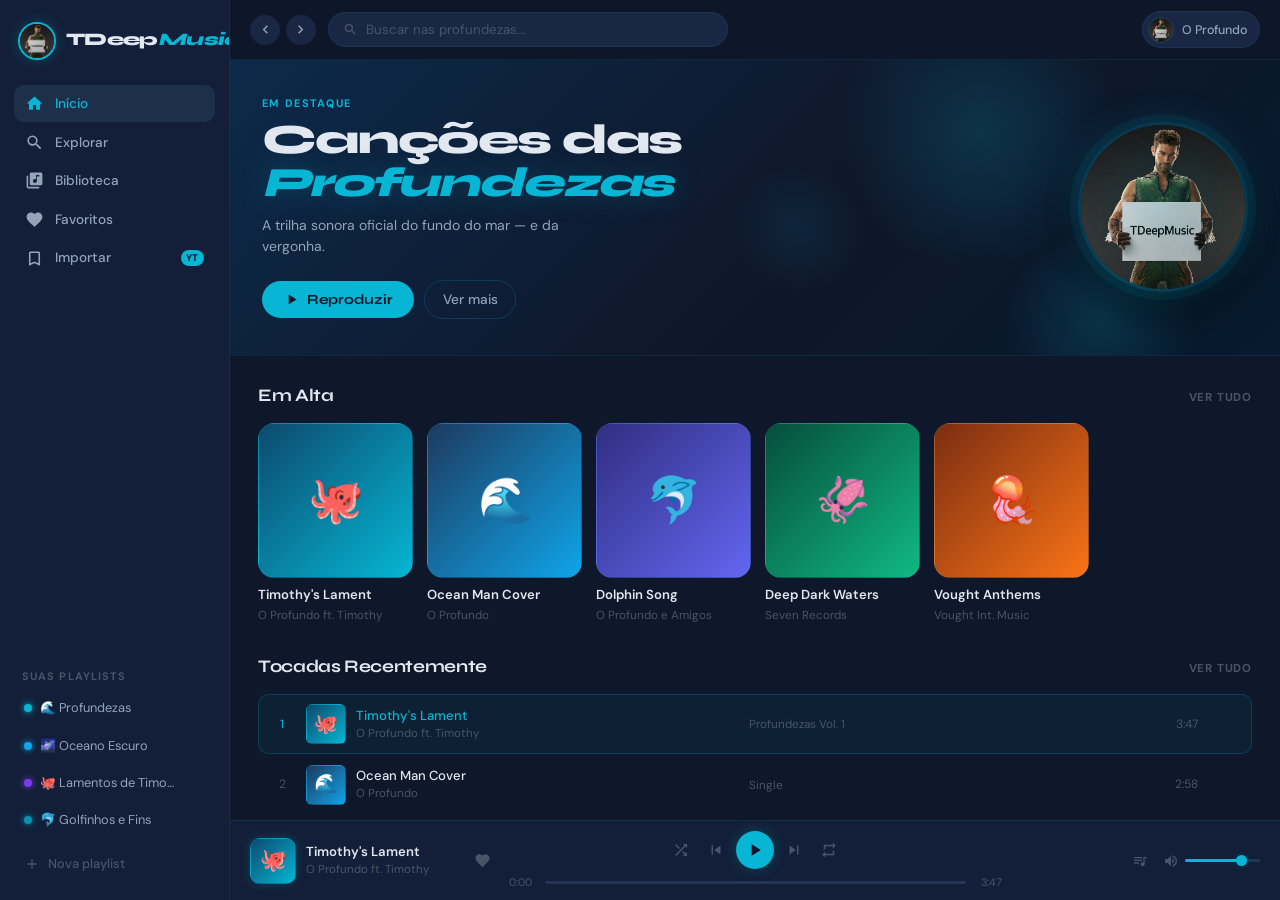
==== Claude Site/index.html @ 977b4f6d "Add files via upload" ====
<!DOCTYPE html>
<html lang="pt-br">
<head>
    <meta charset="UTF-8">
    <meta name="viewport" content="width=device-width, initial-scale=1.0">
    <title>TDeepMusic</title>
    <link rel="icon" type="image/png" href="profundo2.png">
    <link rel="preconnect" href="https://fonts.googleapis.com">
    <link rel="preconnect" href="https://fonts.gstatic.com" crossorigin>
    <link href="https://fonts.googleapis.com/css2?family=Syne:wght@400;600;700;800&family=DM+Sans:ital,opsz,wght@0,9..40,300;0,9..40,400;0,9..40,500;1,9..40,300&display=swap" rel="stylesheet">
    <link rel="stylesheet" href="style.css">
</head>
<body>

<!-- ══════════════════════════════════════════
     SIDEBAR
══════════════════════════════════════════ -->
<aside class="sidebar" id="sidebar">

    <div class="logo">
        <div class="logo-ring">
            <img src="profundo2.png" alt="Logo" class="logo-img">
        </div>
        <span class="logo-text">TDeep<em>Music</em></span>
    </div>

    <nav class="nav">
        <ul>
            <li class="nav-item active" data-page="home">
                <svg viewBox="0 0 24 24" fill="currentColor"><path d="M10 20v-6h4v6h5v-8h3L12 3 2 12h3v8z"/></svg>
                <span>Início</span>
            </li>
            <li class="nav-item" data-page="explore">
                <svg viewBox="0 0 24 24" fill="currentColor"><path d="M15.5 14h-.79l-.28-.27A6.471 6.471 0 0 0 16 9.5 6.5 6.5 0 1 0 9.5 16c1.61 0 3.09-.59 4.23-1.57l.27.28v.79l5 4.99L20.49 19l-4.99-5zm-6 0C7.01 14 5 11.99 5 9.5S7.01 5 9.5 5 14 7.01 14 9.5 11.99 14 9.5 14z"/></svg>
                <span>Explorar</span>
            </li>
            <li class="nav-item" data-page="library">
                <svg viewBox="0 0 24 24" fill="currentColor"><path d="M20 2H8c-1.1 0-2 .9-2 2v12c0 1.1.9 2 2 2h12c1.1 0 2-.9 2-2V4c0-1.1-.9-2-2-2zm-2 5h-3v5.5a2.5 2.5 0 0 1-5 0 2.5 2.5 0 0 1 2.5-2.5c.57 0 1.08.19 1.5.5V5h4v2zM4 6H2v14c0 1.1.9 2 2 2h14v-2H4V6z"/></svg>
                <span>Biblioteca</span>
            </li>
            <li class="nav-item" data-page="favorites">
                <svg viewBox="0 0 24 24" fill="currentColor"><path d="M12 21.35l-1.45-1.32C5.4 15.36 2 12.28 2 8.5 2 5.42 4.42 3 7.5 3c1.74 0 3.41.81 4.5 2.09C13.09 3.81 14.76 3 16.5 3 19.58 3 22 5.42 22 8.5c0 3.78-3.4 6.86-8.55 11.54L12 21.35z"/></svg>
                <span>Favoritos</span>
            </li>
            <li class="nav-item" data-page="import">
                <svg viewBox="0 0 24 24" fill="currentColor"><path d="M17 3H7c-1.1 0-1.99.9-1.99 2L5 21l7-3 7 3V5c0-1.1-.9-2-2-2zm0 15l-5-2.18L7 18V5h10v13z"/></svg>
                <span>Importar</span>
                <span class="nav-badge">YT</span>
            </li>
        </ul>
    </nav>

    <div class="sidebar-playlists">
        <div class="section-label-row">
            <p class="section-label">Suas Playlists</p>
        </div>
        <ul class="playlist-list" id="playlist-list">
            <li class="playlist-item" data-id="0">
                <div class="playlist-dot" style="--c:#06b6d4"></div>
                <span class="pl-name">Profundezas</span>
                <button class="pl-opts" data-id="0">···</button>
            </li>
            <li class="playlist-item" data-id="1">
                <div class="playlist-dot" style="--c:#0ea5e9"></div>
                <span class="pl-name">Oceano Escuro</span>
                <button class="pl-opts" data-id="1">···</button>
            </li>
            <li class="playlist-item" data-id="2">
                <div class="playlist-dot" style="--c:#7c3aed"></div>
                <span class="pl-name">Lamentos de Timothy</span>
                <button class="pl-opts" data-id="2">···</button>
            </li>
            <li class="playlist-item" data-id="3">
                <div class="playlist-dot" style="--c:#0891b2"></div>
                <span class="pl-name">Golfinhos e Fins</span>
                <button class="pl-opts" data-id="3">···</button>
            </li>
        </ul>
        <button class="add-playlist-btn" id="add-playlist-btn">
            <svg viewBox="0 0 24 24" fill="currentColor"><path d="M19 13h-6v6h-2v-6H5v-2h6V5h2v6h6v2z"/></svg>
            Nova playlist
        </button>
    </div>

</aside>

<!-- ══════════════════════════════════════════
     MAIN WRAPPER
══════════════════════════════════════════ -->
<div class="app-body">

    <!-- TOP BAR -->
    <header class="topbar">
        <div class="topbar-left">
            <button class="nav-btn" id="btn-back">
                <svg viewBox="0 0 24 24" fill="currentColor"><path d="M15.41 7.41L14 6l-6 6 6 6 1.41-1.41L10.83 12z"/></svg>
            </button>
            <button class="nav-btn" id="btn-forward">
                <svg viewBox="0 0 24 24" fill="currentColor"><path d="M10 6L8.59 7.41 13.17 12l-4.58 4.59L10 18l6-6z"/></svg>
            </button>
        </div>

        <div class="search-wrap">
            <div class="search-bar" id="search-bar">
                <svg viewBox="0 0 24 24" fill="currentColor"><path d="M15.5 14h-.79l-.28-.27A6.471 6.471 0 0 0 16 9.5 6.5 6.5 0 1 0 9.5 16c1.61 0 3.09-.59 4.23-1.57l.27.28v.79l5 4.99L20.49 19l-4.99-5zm-6 0C7.01 14 5 11.99 5 9.5S7.01 5 9.5 5 14 7.01 14 9.5 11.99 14 9.5 14z"/></svg>
                <input type="text" id="search-input" placeholder="Buscar nas profundezas..." autocomplete="off">
                <button class="search-clear" id="search-clear">✕</button>
            </div>
            <div class="search-results" id="search-results"></div>
        </div>

        <div class="topbar-right">
            <button class="user-btn">
                <img src="profundo2.png" alt="Usuário" class="user-avatar">
                <span>O Profundo</span>
            </button>
        </div>
    </header>

    <!-- SCROLLABLE CONTENT -->
    <main class="main-content" id="main-content">

        <!-- ═══ PAGE: HOME ═══ -->
        <div class="page active" id="page-home">

            <section class="hero">
                <div class="hero-bg">
                    <div class="bubble b1"></div>
                    <div class="bubble b2"></div>
                    <div class="bubble b3"></div>
                </div>
                <div class="hero-content">
                    <p class="hero-eyebrow">Em destaque</p>
                    <h1 class="hero-title">Canções das<br><em>Profundezas</em></h1>
                    <p class="hero-sub">A trilha sonora oficial do fundo do mar — e da vergonha.</p>
                    <div class="hero-btns">
                        <button class="btn-primary" id="hero-play">
                            <svg viewBox="0 0 24 24" fill="currentColor"><path d="M8 5v14l11-7z"/></svg>
                            Reproduzir
                        </button>
                        <button class="btn-ghost">Ver mais</button>
                    </div>
                </div>
                <div class="hero-art">
                    <div class="disc-wrap">
                        <img src="profundo2.png" alt="Capa" class="disc-img" id="disc-img">
                    </div>
                    <div class="disc-shadow"></div>
                </div>
            </section>

            <section class="section">
                <div class="section-header">
                    <h2>Em Alta</h2>
                    <a href="#" class="see-all">Ver tudo</a>
                </div>
                <div class="cards-row">
                    <div class="card" data-track="0">
                        <div class="card-cover" style="--bg:linear-gradient(135deg,#0c4a6e,#06b6d4)">
                            <span>🐙</span>
                            <button class="card-play">
                                <svg viewBox="0 0 24 24" fill="currentColor"><path d="M8 5v14l11-7z"/></svg>
                            </button>
                        </div>
                        <p class="card-title">Timothy's Lament</p>
                        <p class="card-artist">O Profundo ft. Timothy</p>
                    </div>
                    <div class="card" data-track="1">
                        <div class="card-cover" style="--bg:linear-gradient(135deg,#1e3a5f,#0ea5e9)">
                            <span>🌊</span>
                            <button class="card-play">
                                <svg viewBox="0 0 24 24" fill="currentColor"><path d="M8 5v14l11-7z"/></svg>
                            </button>
                        </div>
                        <p class="card-title">Ocean Man Cover</p>
                        <p class="card-artist">O Profundo</p>
                    </div>
                    <div class="card" data-track="2">
                        <div class="card-cover" style="--bg:linear-gradient(135deg,#312e81,#6366f1)">
                            <span>🐬</span>
                            <button class="card-play">
                                <svg viewBox="0 0 24 24" fill="currentColor"><path d="M8 5v14l11-7z"/></svg>
                            </button>
                        </div>
                        <p class="card-title">Dolphin Song</p>
                        <p class="card-artist">O Profundo e Amigos</p>
                    </div>
                    <div class="card" data-track="3">
                        <div class="card-cover" style="--bg:linear-gradient(135deg,#064e3b,#10b981)">
                            <span>🦑</span>
                            <button class="card-play">
                                <svg viewBox="0 0 24 24" fill="currentColor"><path d="M8 5v14l11-7z"/></svg>
                            </button>
                        </div>
                        <p class="card-title">Deep Dark Waters</p>
                        <p class="card-artist">Seven Records</p>
                    </div>
                    <div class="card" data-track="4">
                        <div class="card-cover" style="--bg:linear-gradient(135deg,#7c2d12,#f97316)">
                            <span>🪼</span>
                            <button class="card-play">
                                <svg viewBox="0 0 24 24" fill="currentColor"><path d="M8 5v14l11-7z"/></svg>
                            </button>
                        </div>
                        <p class="card-title">Vought Anthems</p>
                        <p class="card-artist">Vought Int. Music</p>
                    </div>
                </div>
            </section>

            <section class="section">
                <div class="section-header">
                    <h2>Tocadas Recentemente</h2>
                    <a href="#" class="see-all">Ver tudo</a>
                </div>
                <div class="track-list">
                    <div class="track" data-track="0">
                        <span class="tn">1</span>
                        <div class="tt" style="background:linear-gradient(135deg,#0c4a6e,#06b6d4)">🐙</div>
                        <div class="ti"><p class="tn2">Timothy's Lament</p><p class="ta">O Profundo ft. Timothy</p></div>
                        <span class="tal">Profundezas Vol. 1</span>
                        <span class="td">3:47</span>
                        <button class="t-more">···</button>
                    </div>
                    <div class="track" data-track="1">
                        <span class="tn">2</span>
                        <div class="tt" style="background:linear-gradient(135deg,#1e3a5f,#0ea5e9)">🌊</div>
                        <div class="ti"><p class="tn2">Ocean Man Cover</p><p class="ta">O Profundo</p></div>
                        <span class="tal">Single</span>
                        <span class="td">2:58</span>
                        <button class="t-more">···</button>
                    </div>
                    <div class="track" data-track="2">
                        <span class="tn">3</span>
                        <div class="tt" style="background:linear-gradient(135deg,#312e81,#6366f1)">🐬</div>
                        <div class="ti"><p class="tn2">Dolphin Song</p><p class="ta">O Profundo e Amigos</p></div>
                        <span class="tal">Profundezas Vol. 2</span>
                        <span class="td">4:12</span>
                        <button class="t-more">···</button>
                    </div>
                    <div class="track" data-track="3">
                        <span class="tn">4</span>
                        <div class="tt" style="background:linear-gradient(135deg,#064e3b,#10b981)">🦑</div>
                        <div class="ti"><p class="tn2">Deep Dark Waters</p><p class="ta">Seven Records</p></div>
                        <span class="tal">The Seven Soundtrack</span>
                        <span class="td">5:03</span>
                        <button class="t-more">···</button>
                    </div>
                </div>
            </section>
        </div>

        <!-- ═══ PAGE: EXPLORE ═══ -->
        <div class="page" id="page-explore">
            <div class="page-header-plain">
                <h1>Explorar</h1>
                <p>Descubra o que está soando nas profundezas</p>
            </div>
            <div class="genre-grid">
                <div class="genre-tile" style="--c:#06b6d4">🌊<span>Ocean Vibes</span></div>
                <div class="genre-tile" style="--c:#6366f1">🌌<span>Deep Space</span></div>
                <div class="genre-tile" style="--c:#10b981">🐬<span>Aquatic Pop</span></div>
                <div class="genre-tile" style="--c:#f97316">🔥<span>Vought Hits</span></div>
                <div class="genre-tile" style="--c:#ec4899">🎶<span>Emo Seas</span></div>
                <div class="genre-tile" style="--c:#a855f7">🦑<span>Ink Drops</span></div>
                <div class="genre-tile" style="--c:#0ea5e9">🐙<span>Timothy's Mix</span></div>
                <div class="genre-tile" style="--c:#eab308">⚡<span>Superpower Beats</span></div>
            </div>
        </div>

        <!-- ═══ PAGE: LIBRARY ═══ -->
        <div class="page" id="page-library">
            <div class="page-header-plain">
                <h1>Biblioteca</h1>
                <p>Tudo que você salvou</p>
            </div>
            <div class="empty-state">
                <span>📚</span>
                <p>Sua biblioteca está vazia.</p>
                <p class="empty-sub">Curta músicas e playlists para vê-las aqui.</p>
            </div>
        </div>

        <!-- ═══ PAGE: FAVORITES ═══ -->
        <div class="page" id="page-favorites">
            <div class="page-header-plain">
                <h1>Favoritos</h1>
                <p>Suas músicas curtidas</p>
            </div>
            <div class="empty-state">
                <span>💙</span>
                <p>Nenhum favorito ainda.</p>
                <p class="empty-sub">Clique no coração nas músicas para salvar aqui.</p>
            </div>
        </div>

        <!-- ═══ PAGE: IMPORT ═══ -->
        <div class="page" id="page-import">
            <div class="page-header-plain">
                <h1>Importar Música</h1>
                <p>Cole um link do YouTube, SoundCloud ou Spotify</p>
            </div>

            <div class="import-box">
                <div class="platform-tabs">
                    <button class="ptab active" data-platform="youtube">
                        <svg viewBox="0 0 24 24" fill="currentColor"><path d="M21.58 7.19c-.23-.86-.91-1.54-1.77-1.77C18.25 5 12 5 12 5s-6.25 0-7.81.42c-.86.23-1.54.91-1.77 1.77C2 8.75 2 12 2 12s0 3.25.42 4.81c.23.86.91 1.54 1.77 1.77C5.75 19 12 19 12 19s6.25 0 7.81-.42c.86-.23 1.54-.91 1.77-1.77C22 15.25 22 12 22 12s0-3.25-.42-4.81zM10 15V9l5.2 3-5.2 3z"/></svg>
                        YouTube
                    </button>
                    <button class="ptab" data-platform="soundcloud">
                        <svg viewBox="0 0 24 24" fill="currentColor"><path d="M12 3c-4.97 0-9 4.03-9 9s4.03 9 9 9 9-4.03 9-9-4.03-9-9-9zm-1 13H9V8l2 1v7zm3 0h-2V9l2 1v6zm3 0h-2v-5l2 1v4z"/></svg>
                        SoundCloud
                    </button>
                    <button class="ptab" data-platform="spotify">
                        <svg viewBox="0 0 24 24" fill="currentColor"><path d="M12 2C6.477 2 2 6.477 2 12s4.477 10 10 10 10-4.477 10-10S17.523 2 12 2zm4.586 14.424c-.18.295-.563.387-.857.207-2.35-1.434-5.305-1.759-8.786-.963-.335.077-.67-.133-.746-.469-.077-.336.132-.67.469-.746 3.809-.87 7.076-.496 9.713 1.115.294.18.386.563.207.856zm1.223-2.723c-.226.367-.706.482-1.072.257-2.687-1.652-6.785-2.131-9.965-1.166-.413.127-.848-.106-.973-.517-.125-.413.108-.848.518-.973 3.632-1.102 8.147-.568 11.234 1.328.366.226.482.707.258 1.071zm.105-2.835C14.692 8.95 9.375 8.775 6.297 9.71c-.493.15-1.016-.129-1.166-.623-.148-.495.13-1.017.623-1.166 3.532-1.073 9.404-.866 13.115 1.337.445.264.59.838.327 1.282-.264.443-.838.59-1.282.325z"/></svg>
                        Spotify
                    </button>
                </div>

                <div class="import-form">
                    <div class="platform-hint" id="platform-hint">
                        <span id="hint-icon">▶</span>
                        <span id="hint-text">Cole um link do YouTube (ex: youtube.com/watch?v=...)</span>
                    </div>
                    <div class="import-input-row">
                        <input type="text" id="import-url" placeholder="https://..." class="import-input">
                        <button class="btn-primary" id="import-btn">Importar</button>
                    </div>
                    <p class="import-note">⚠️ Funcionalidade de scraping será conectada via rota backend. Rota pronta para: <code>/api/import/youtube</code>, <code>/api/import/soundcloud</code>, <code>/api/import/spotify</code></p>
                </div>

                <div class="import-preview" id="import-preview" style="display:none">
                    <div class="preview-card">
                        <div class="preview-thumb" id="preview-thumb">🎵</div>
                        <div class="preview-meta">
                            <p class="preview-title" id="preview-title">Título da música</p>
                            <p class="preview-artist" id="preview-artist">Artista</p>
                            <p class="preview-platform" id="preview-platform">YouTube</p>
                        </div>
                        <button class="btn-primary small" id="preview-add">+ Adicionar</button>
                    </div>
                </div>

                <div class="imported-list" id="imported-list">
                    <p class="section-label" style="padding:0;margin-bottom:.75rem">Importadas</p>
                    <div id="imported-tracks"></div>
                    <p class="empty-imported" id="empty-imported">Nenhuma música importada ainda.</p>
                </div>
            </div>
        </div>

    </main>

    <!-- ══════════════════════════════════════════
         PLAYER BAR
    ══════════════════════════════════════════ -->
    <footer class="player">
        <div class="player-left">
            <div class="p-thumb" id="p-thumb">🐙</div>
            <div class="p-meta">
                <p class="p-name" id="p-name">Timothy's Lament</p>
                <p class="p-artist" id="p-artist">O Profundo ft. Timothy</p>
            </div>
            <button class="p-like" id="p-like" title="Curtir">
                <svg viewBox="0 0 24 24" fill="currentColor"><path d="M12 21.35l-1.45-1.32C5.4 15.36 2 12.28 2 8.5 2 5.42 4.42 3 7.5 3c1.74 0 3.41.81 4.5 2.09C13.09 3.81 14.76 3 16.5 3 19.58 3 22 5.42 22 8.5c0 3.78-3.4 6.86-8.55 11.54L12 21.35z"/></svg>
            </button>
        </div>

        <div class="player-center">
            <div class="ctrl-row">
                <button class="ctrl" id="btn-shuffle" title="Aleatório">
                    <svg viewBox="0 0 24 24" fill="currentColor"><path d="M10.59 9.17L5.41 4 4 5.41l5.17 5.17 1.42-1.41zM14.5 4l2.04 2.04L4 18.59 5.41 20 17.96 7.46 20 9.5V4h-5.5zm.33 9.41l-1.41 1.41 3.13 3.13L14.5 20H20v-5.5l-2.04 2.04-3.13-3.13z"/></svg>
                </button>
                <button class="ctrl" id="btn-prev" title="Anterior">
                    <svg viewBox="0 0 24 24" fill="currentColor"><path d="M6 6h2v12H6zm3.5 6l8.5 6V6z"/></svg>
                </button>
                <button class="ctrl ctrl-main" id="btn-play" title="Play/Pause">
                    <svg viewBox="0 0 24 24" fill="currentColor" id="play-icon"><path d="M8 5v14l11-7z"/></svg>
                </button>
                <button class="ctrl" id="btn-next" title="Próxima">
                    <svg viewBox="0 0 24 24" fill="currentColor"><path d="M6 18l8.5-6L6 6v12zM16 6v12h2V6h-2z"/></svg>
                </button>
                <button class="ctrl" id="btn-repeat" title="Repetir">
                    <svg viewBox="0 0 24 24" fill="currentColor"><path d="M7 7h10v3l4-4-4-4v3H5v6h2V7zm10 10H7v-3l-4 4 4 4v-3h12v-6h-2v4z"/></svg>
                </button>
            </div>
            <div class="progress-row">
                <span class="ptime" id="ptime-cur">0:00</span>
                <div class="pbar" id="pbar">
                    <div class="pbar-fill" id="pbar-fill"></div>
                    <div class="pbar-dot" id="pbar-dot"></div>
                </div>
                <span class="ptime" id="ptime-tot">3:47</span>
            </div>
        </div>

        <div class="player-right">
            <button class="ctrl small" title="Fila">
                <svg viewBox="0 0 24 24" fill="currentColor"><path d="M15 6H3v2h12V6zm0 4H3v2h12v-2zM3 16h8v-2H3v2zM17 6v8.18c-.31-.11-.65-.18-1-.18-1.66 0-3 1.34-3 3s1.34 3 3 3 3-1.34 3-3V8h3V6h-5z"/></svg>
            </button>
            <div class="vol-row">
                <svg viewBox="0 0 24 24" fill="currentColor" class="vol-icon"><path d="M3 9v6h4l5 5V4L7 9H3zm13.5 3c0-1.77-1.02-3.29-2.5-4.03v8.05c1.48-.73 2.5-2.25 2.5-4.02zM14 3.23v2.06c2.89.86 5 3.54 5 6.71s-2.11 5.85-5 6.71v2.06c4.01-.91 7-4.49 7-8.77s-2.99-7.86-7-8.77z"/></svg>
                <input type="range" class="vol-slider" id="vol-slider" min="0" max="100" value="80">
            </div>
        </div>
    </footer>

</div><!-- /app-body -->

<!-- ══════════════════════════════════════════
     MODAIS
══════════════════════════════════════════ -->

<!-- Modal: Nova Playlist -->
<div class="modal-overlay" id="modal-playlist">
    <div class="modal">
        <div class="modal-header">
            <h3>Nova Playlist</h3>
            <button class="modal-close" data-modal="modal-playlist">✕</button>
        </div>
        <div class="modal-body">
            <label class="field-label">Nome da playlist</label>
            <input type="text" class="modal-input" id="pl-name-input" placeholder="Ex: Profundezas Vol. 3">
            <label class="field-label" style="margin-top:.75rem">Emoji / ícone</label>
            <div class="emoji-picker">
                <button class="emoji-opt active" data-emoji="🎵">🎵</button>
                <button class="emoji-opt" data-emoji="🌊">🌊</button>
                <button class="emoji-opt" data-emoji="🐙">🐙</button>
                <button class="emoji-opt" data-emoji="🐬">🐬</button>
                <button class="emoji-opt" data-emoji="🦑">🦑</button>
                <button class="emoji-opt" data-emoji="🪼">🪼</button>
                <button class="emoji-opt" data-emoji="⚡">⚡</button>
                <button class="emoji-opt" data-emoji="🌌">🌌</button>
            </div>
        </div>
        <div class="modal-footer">
            <button class="btn-ghost" data-modal="modal-playlist">Cancelar</button>
            <button class="btn-primary" id="pl-create-btn">Criar</button>
        </div>
    </div>
</div>

<script src="app.js"></script>
</body>
</html>
---- Claude Site/style.css ----
/* =============================================
   TDeepMusic — style.css  (v2)
   ============================================= */

:root {
    --bg:          #0f172a;
    --bg-s:        #131f38;
    --bg-e:        #1a2744;
    --bg-c:        #1e2f4a;
    --bg-h:        #243558;

    --acc:         #06b6d4;
    --acc2:        #0ea5e9;
    --acc-glow:    rgba(6,182,212,.25);
    --acc-dim:     #0891b2;

    --tx:          #e2e8f0;
    --tx2:         #94a3b8;
    --tx3:         #475569;

    --bdr:         rgba(6,182,212,.1);
    --bdr2:        rgba(6,182,212,.2);

    --sw:          230px;   /* sidebar width */
    --ph:          80px;    /* player height */
    --th:          60px;    /* topbar height */

    --r-sm: 6px;
    --r-md: 10px;
    --r-lg: 16px;
    --r-xl: 24px;
    --r-f:  9999px;

    --fd: 'Syne', sans-serif;
    --fb: 'DM Sans', sans-serif;

    --ease: .2s ease;
    --ease-s: .35s cubic-bezier(.4,0,.2,1);
}

/* ── Reset ─────────────────────────────────── */
*, *::before, *::after { box-sizing: border-box; margin: 0; padding: 0; }
html, body { height: 100%; overflow: hidden; }
body {
    display: flex;
    background: var(--bg);
    color: var(--tx);
    font-family: var(--fb);
    font-size: 15px;
    line-height: 1.4;
}
a { color: inherit; text-decoration: none; }
ul { list-style: none; }
button { background: none; border: none; cursor: pointer; color: inherit; font-family: inherit; }
input { font-family: inherit; }
img { display: block; max-width: 100%; }
svg { display: block; flex-shrink: 0; }

/* =============================================
   SIDEBAR
   ============================================= */
.sidebar {
    width: var(--sw);
    flex-shrink: 0;
    background: var(--bg-s);
    border-right: 1px solid var(--bdr);
    display: flex;
    flex-direction: column;
    gap: 1.5rem;
    padding: 1.25rem .875rem;
    overflow-y: auto;
    height: 100%;
}
.sidebar::-webkit-scrollbar { width: 4px; }
.sidebar::-webkit-scrollbar-thumb { background: var(--bg-h); border-radius: var(--r-f); }

/* Logo */
.logo {
    display: flex;
    align-items: center;
    gap: .6rem;
    padding: .1rem .25rem;
    flex-shrink: 0;
}
.logo-ring {
    width: 38px;
    height: 38px;
    border-radius: 50%;
    border: 2px solid var(--acc);
    box-shadow: 0 0 14px var(--acc-glow);
    overflow: hidden;
    flex-shrink: 0;
}
.logo-img { width: 100%; height: 100%; object-fit: cover; }
.logo-text {
    font-family: var(--fd);
    font-weight: 800;
    font-size: 1.1rem;
    letter-spacing: -.03em;
    white-space: nowrap;
}
.logo-text em { font-style: italic; color: var(--acc); }

/* Nav */
.nav ul { display: flex; flex-direction: column; gap: 2px; }
.nav-item {
    display: flex;
    align-items: center;
    gap: .65rem;
    padding: .55rem .7rem;
    border-radius: var(--r-md);
    font-size: .85rem;
    font-weight: 500;
    color: var(--tx2);
    cursor: pointer;
    transition: background var(--ease), color var(--ease);
    user-select: none;
}
.nav-item svg { width: 19px; height: 19px; }
.nav-item:hover { background: var(--bg-e); color: var(--tx); }
.nav-item.active { background: var(--bg-c); color: var(--acc); }
.nav-badge {
    margin-left: auto;
    background: var(--acc);
    color: var(--bg);
    font-size: .6rem;
    font-weight: 800;
    padding: 1px 5px;
    border-radius: var(--r-f);
    letter-spacing: .04em;
}

/* Playlists */
.sidebar-playlists { display: flex; flex-direction: column; gap: .4rem; margin-top: auto; }
.section-label-row { display: flex; align-items: center; justify-content: space-between; }
.section-label {
    font-size: .68rem;
    font-weight: 700;
    letter-spacing: .1em;
    text-transform: uppercase;
    color: var(--tx3);
    padding: 0 .5rem;
}
.playlist-list { display: flex; flex-direction: column; gap: 1px; }
.playlist-item {
    display: flex;
    align-items: center;
    gap: .55rem;
    padding: .45rem .6rem;
    border-radius: var(--r-md);
    font-size: .8rem;
    color: var(--tx2);
    cursor: pointer;
    transition: background var(--ease), color var(--ease);
}
.playlist-item:hover { background: var(--bg-e); color: var(--tx); }
.playlist-dot {
    width: 8px; height: 8px;
    border-radius: 50%;
    background: var(--c);
    box-shadow: 0 0 6px var(--c);
    flex-shrink: 0;
}
.pl-name { flex: 1; overflow: hidden; text-overflow: ellipsis; white-space: nowrap; }
.pl-opts {
    opacity: 0;
    font-size: .9rem;
    color: var(--tx3);
    padding: 2px 4px;
    border-radius: var(--r-sm);
    transition: opacity var(--ease), background var(--ease), color var(--ease);
    letter-spacing: .05em;
}
.playlist-item:hover .pl-opts { opacity: 1; }
.pl-opts:hover { background: var(--bg-h); color: var(--tx); }

.add-playlist-btn {
    display: flex;
    align-items: center;
    gap: .5rem;
    padding: .5rem .6rem;
    border-radius: var(--r-md);
    font-size: .8rem;
    font-weight: 500;
    color: var(--tx3);
    transition: background var(--ease), color var(--ease);
    margin-top: 2px;
}
.add-playlist-btn svg { width: 16px; height: 16px; }
.add-playlist-btn:hover { background: var(--bg-e); color: var(--acc); }

/* =============================================
   APP BODY (topbar + content + player)
   ============================================= */
.app-body {
    flex: 1;
    min-width: 0;
    display: flex;
    flex-direction: column;
    height: 100%;
    overflow: hidden;
}

/* ── Topbar ─────────────────────────────────── */
.topbar {
    height: var(--th);
    flex-shrink: 0;
    background: rgba(15,23,42,.9);
    backdrop-filter: blur(12px);
    -webkit-backdrop-filter: blur(12px);
    border-bottom: 1px solid var(--bdr);
    display: flex;
    align-items: center;
    gap: .75rem;
    padding: 0 1.25rem;
    z-index: 20;
}
.topbar-left { display: flex; gap: .35rem; }
.nav-btn {
    width: 30px; height: 30px;
    border-radius: 50%;
    background: var(--bg-e);
    display: flex; align-items: center; justify-content: center;
    color: var(--tx2);
    transition: background var(--ease), color var(--ease);
}
.nav-btn svg { width: 17px; height: 17px; }
.nav-btn:hover { background: var(--bg-h); color: var(--tx); }

.search-wrap { flex: 1; max-width: 400px; position: relative; }
.search-bar {
    display: flex;
    align-items: center;
    gap: .5rem;
    background: var(--bg-e);
    border: 1px solid var(--bdr);
    border-radius: var(--r-f);
    padding: 0 .875rem;
    transition: border-color var(--ease), box-shadow var(--ease);
}
.search-bar svg { width: 15px; height: 15px; color: var(--tx3); flex-shrink: 0; }
.search-bar input {
    background: none; border: none; outline: none;
    color: var(--tx); font-size: .83rem;
    width: 100%; padding: .48rem 0;
}
.search-bar input::placeholder { color: var(--tx3); }
.search-bar:focus-within { border-color: var(--acc); box-shadow: 0 0 0 3px var(--acc-glow); }
.search-clear {
    font-size: .7rem; color: var(--tx3);
    padding: 2px 4px; border-radius: var(--r-sm);
    display: none;
    transition: color var(--ease);
}
.search-clear.visible { display: block; }
.search-clear:hover { color: var(--tx); }

.search-results {
    position: absolute;
    top: calc(100% + 6px);
    left: 0; right: 0;
    background: var(--bg-c);
    border: 1px solid var(--bdr2);
    border-radius: var(--r-lg);
    overflow: hidden;
    box-shadow: 0 16px 40px rgba(0,0,0,.5);
    display: none;
    z-index: 100;
}
.search-results.open { display: block; }
.sr-item {
    display: flex; align-items: center; gap: .75rem;
    padding: .65rem 1rem;
    font-size: .83rem;
    cursor: pointer;
    transition: background var(--ease);
}
.sr-item:hover { background: var(--bg-h); }
.sr-thumb {
    width: 36px; height: 36px;
    border-radius: var(--r-sm);
    display: flex; align-items: center; justify-content: center;
    font-size: 1.1rem;
    flex-shrink: 0;
}
.sr-info .sr-name { font-weight: 500; color: var(--tx); }
.sr-info .sr-artist { color: var(--tx3); font-size: .75rem; margin-top: 1px; }
.sr-none { padding: 1rem; text-align: center; color: var(--tx3); font-size: .83rem; }

.topbar-right { margin-left: auto; }
.user-btn {
    display: flex; align-items: center; gap: .5rem;
    background: var(--bg-e);
    border: 1px solid var(--bdr);
    border-radius: var(--r-f);
    padding: .3rem .75rem .3rem .3rem;
    font-size: .78rem; font-weight: 500;
    color: var(--tx2);
    transition: border-color var(--ease), color var(--ease);
}
.user-btn:hover { border-color: var(--acc-dim); color: var(--tx); }
.user-avatar { width: 26px; height: 26px; border-radius: 50%; object-fit: cover; border: 1px solid var(--bdr2); }

/* ── Main Content ───────────────────────────── */
.main-content {
    flex: 1;
    overflow-y: auto;
    overflow-x: hidden;
    position: relative;
}
.main-content::-webkit-scrollbar { width: 5px; }
.main-content::-webkit-scrollbar-thumb { background: var(--bg-h); border-radius: var(--r-f); }

.page { display: none; animation: pageIn .3s ease both; }
.page.active { display: block; }
@keyframes pageIn {
    from { opacity: 0; transform: translateY(12px); }
    to   { opacity: 1; transform: translateY(0); }
}

/* =============================================
   HERO
   ============================================= */
.hero {
    position: relative;
    min-height: 260px;
    display: flex;
    align-items: center;
    padding: 2.25rem 2rem;
    overflow: hidden;
    border-bottom: 1px solid var(--bdr);
}
.hero-bg {
    position: absolute; inset: 0;
    background: linear-gradient(135deg, #0c2a4a 0%, #0f172a 55%, #071a2e 100%);
    z-index: 0;
}
.bubble {
    position: absolute;
    border-radius: 50%;
    background: radial-gradient(circle, rgba(6,182,212,.18), transparent 70%);
    animation: bfloat linear infinite;
    pointer-events: none;
}
.b1 { width: 280px; height: 280px; left: 58%; top: -70px; animation-duration: 11s; }
.b2 { width: 190px; height: 190px; left: 74%; top: 55%; animation-duration: 8s; animation-delay: -3s; }
.b3 { width: 130px; height: 130px; left: 48%; top: 35%; animation-duration: 14s; animation-delay: -6s; opacity: .5; }
@keyframes bfloat {
    0%   { transform: translateY(0) scale(1);    opacity: .6; }
    50%  { transform: translateY(-28px) scale(1.05); opacity: 1; }
    100% { transform: translateY(0) scale(1);    opacity: .6; }
}

.hero-content { position: relative; z-index: 2; flex: 1; animation: fadeUp .55s ease both; }
.hero-eyebrow {
    font-size: .68rem; font-weight: 700; letter-spacing: .12em;
    text-transform: uppercase; color: var(--acc); margin-bottom: .4rem;
}
.hero-title {
    font-family: var(--fd);
    font-size: 2.6rem; font-weight: 800;
    line-height: 1.05; letter-spacing: -.04em;
    margin-bottom: .6rem;
}
.hero-title em { font-style: italic; color: var(--acc); text-shadow: 0 0 28px var(--acc-glow); }
.hero-sub { color: var(--tx2); font-size: .875rem; margin-bottom: 1.4rem; max-width: 360px; line-height: 1.55; }
.hero-btns { display: flex; gap: .65rem; align-items: center; }

.hero-art {
    position: relative; z-index: 2;
    display: flex; align-items: center; justify-content: center;
    margin-left: auto; padding-left: 2rem;
    animation: fadeUp .55s .15s ease both;
}
.disc-wrap {
    width: 170px; height: 170px;
    border-radius: 50%; overflow: hidden;
    border: 3px solid var(--bdr2);
    box-shadow: 0 0 0 8px rgba(6,182,212,.06), 0 0 36px rgba(6,182,212,.2), 0 18px 50px rgba(0,0,0,.55);
}
.disc-img { width: 100%; height: 100%; object-fit: cover; }
.disc-img.spinning { animation: spin 20s linear infinite; }
@keyframes spin { to { transform: rotate(360deg); } }
.disc-shadow {
    position: absolute; width: 170px; height: 170px; border-radius: 50%;
    background: radial-gradient(circle, var(--acc-glow), transparent 70%);
    filter: blur(18px); opacity: .65; pointer-events: none;
}

@keyframes fadeUp {
    from { opacity: 0; transform: translateY(18px); }
    to   { opacity: 1; transform: translateY(0); }
}

/* ── Buttons ─────────────────────────────────── */
.btn-primary {
    display: inline-flex; align-items: center; gap: .45rem;
    background: var(--acc);
    color: var(--bg);
    font-family: var(--fd); font-weight: 700; font-size: .875rem;
    padding: .6rem 1.3rem;
    border-radius: var(--r-f);
    transition: background var(--ease), box-shadow var(--ease), transform var(--ease);
    white-space: nowrap;
}
.btn-primary svg { width: 17px; height: 17px; }
.btn-primary:hover {
    background: var(--acc2);
    box-shadow: 0 0 18px var(--acc-glow);
    transform: translateY(-1px);
}
.btn-primary.small { font-size: .78rem; padding: .4rem .9rem; }

.btn-ghost {
    background: transparent;
    border: 1px solid var(--bdr2);
    color: var(--tx2); font-size: .85rem; font-weight: 500;
    padding: .6rem 1.1rem; border-radius: var(--r-f);
    transition: border-color var(--ease), color var(--ease), background var(--ease);
}
.btn-ghost:hover { border-color: var(--acc); color: var(--tx); background: rgba(6,182,212,.06); }

/* =============================================
   SECTIONS & CARDS
   ============================================= */
.section { padding: 1.75rem 1.75rem 0; animation: fadeUp .4s ease both; }
.section:last-child { padding-bottom: 1.75rem; }
.section:nth-child(2) { animation-delay: .05s; }
.section:nth-child(3) { animation-delay: .1s; }

.section-header {
    display: flex; align-items: baseline; justify-content: space-between;
    margin-bottom: .9rem;
}
.section-header h2 { font-family: var(--fd); font-weight: 700; font-size: 1.1rem; letter-spacing: -.02em; }
.see-all {
    font-size: .72rem; font-weight: 700; letter-spacing: .07em;
    text-transform: uppercase; color: var(--tx3);
    transition: color var(--ease);
}
.see-all:hover { color: var(--acc); }

.cards-row { display: flex; gap: .875rem; overflow-x: auto; padding-bottom: .25rem; scrollbar-width: none; }
.cards-row::-webkit-scrollbar { display: none; }

.card { flex-shrink: 0; width: 155px; cursor: pointer; }
.card-cover {
    width: 155px; height: 155px;
    border-radius: var(--r-lg);
    background: var(--bg);
    display: flex; align-items: center; justify-content: center;
    position: relative; overflow: hidden;
    margin-bottom: .55rem;
    border: 1px solid var(--bdr);
    transition: transform var(--ease), box-shadow var(--ease);
}
.card-cover > span { font-size: 2.8rem; z-index: 1; transition: transform var(--ease); }
.card-play {
    position: absolute; bottom: 9px; right: 9px;
    width: 36px; height: 36px; border-radius: 50%;
    background: var(--acc);
    display: flex; align-items: center; justify-content: center;
    opacity: 0; transform: translateY(6px);
    transition: opacity var(--ease), transform var(--ease);
    box-shadow: 0 4px 10px rgba(0,0,0,.4); z-index: 2;
}
.card-play svg { width: 17px; height: 17px; color: var(--bg); }
.card:hover .card-cover { transform: translateY(-3px); box-shadow: 0 10px 28px rgba(0,0,0,.45); }
.card:hover .card-play { opacity: 1; transform: translateY(0); }
.card:hover .card-cover > span { transform: scale(1.1); }
.card-title { font-weight: 600; font-size: .82rem; overflow: hidden; text-overflow: ellipsis; white-space: nowrap; margin-bottom: .15rem; }
.card-artist { font-size: .73rem; color: var(--tx3); overflow: hidden; text-overflow: ellipsis; white-space: nowrap; }

/* ── Track list ──────────────────────────────── */
.track-list { display: flex; flex-direction: column; gap: 1px; }
.track {
    display: grid;
    grid-template-columns: 26px 40px 1fr 1fr 56px 32px;
    align-items: center; gap: .65rem;
    padding: .55rem .65rem;
    border-radius: var(--r-md);
    cursor: pointer;
    transition: background var(--ease);
    border: 1px solid transparent;
}
.track:hover { background: var(--bg-e); border-color: var(--bdr); }
.track.playing { background: rgba(6,182,212,.06); border-color: var(--bdr2); }
.tn { font-size: .75rem; color: var(--tx3); text-align: center; }
.track.playing .tn { color: var(--acc); }
.tt {
    width: 40px; height: 40px; border-radius: var(--r-sm);
    display: flex; align-items: center; justify-content: center;
    font-size: 1.2rem; border: 1px solid var(--bdr);
}
.ti { min-width: 0; }
.tn2 { font-size: .82rem; font-weight: 500; overflow: hidden; text-overflow: ellipsis; white-space: nowrap; }
.track.playing .tn2 { color: var(--acc); }
.ta { font-size: .72rem; color: var(--tx3); overflow: hidden; text-overflow: ellipsis; white-space: nowrap; margin-top: 1px; }
.tal { font-size: .73rem; color: var(--tx3); overflow: hidden; text-overflow: ellipsis; white-space: nowrap; }
.td { font-size: .75rem; color: var(--tx3); text-align: right; font-variant-numeric: tabular-nums; }
.t-more {
    width: 26px; height: 26px; border-radius: 50%;
    display: flex; align-items: center; justify-content: center;
    font-size: .8rem; letter-spacing: .05em;
    color: var(--tx3); opacity: 0;
    transition: opacity var(--ease), background var(--ease), color var(--ease);
}
.track:hover .t-more { opacity: 1; }
.t-more:hover { background: var(--bg-h); color: var(--tx); }

/* =============================================
   PAGE HEADER (explore / library / etc)
   ============================================= */
.page-header-plain {
    padding: 2rem 2rem 1.25rem;
    border-bottom: 1px solid var(--bdr);
    margin-bottom: .25rem;
}
.page-header-plain h1 { font-family: var(--fd); font-size: 1.8rem; font-weight: 800; letter-spacing: -.04em; }
.page-header-plain p { color: var(--tx2); font-size: .875rem; margin-top: .3rem; }

/* ── Genre grid ─────────────────────────────── */
.genre-grid {
    display: grid;
    grid-template-columns: repeat(auto-fill, minmax(160px, 1fr));
    gap: 1rem;
    padding: 1.5rem 1.75rem;
}
.genre-tile {
    background: var(--bg-c);
    border: 1px solid var(--bdr);
    border-radius: var(--r-lg);
    padding: 1.25rem 1rem;
    display: flex; flex-direction: column; align-items: center; justify-content: center;
    gap: .6rem;
    font-size: 2.2rem;
    cursor: pointer;
    transition: background var(--ease), border-color var(--ease), transform var(--ease), box-shadow var(--ease);
    text-align: center;
}
.genre-tile span { font-family: var(--fd); font-size: .85rem; font-weight: 700; color: var(--c, var(--tx)); }
.genre-tile:hover {
    background: var(--bg-h);
    border-color: var(--c, var(--acc));
    transform: translateY(-3px);
    box-shadow: 0 8px 24px rgba(0,0,0,.3);
}

/* ── Empty state ────────────────────────────── */
.empty-state {
    display: flex; flex-direction: column; align-items: center; justify-content: center;
    gap: .5rem; padding: 4rem 2rem;
    text-align: center;
}
.empty-state span { font-size: 3rem; }
.empty-state p { font-weight: 500; color: var(--tx2); }
.empty-sub { font-size: .82rem; color: var(--tx3); margin-top: -.2rem; }

/* =============================================
   IMPORT PAGE
   ============================================= */
.import-box {
    max-width: 640px;
    margin: 1.5rem auto;
    padding: 0 1.75rem 2rem;
    display: flex; flex-direction: column; gap: 1.5rem;
}

.platform-tabs {
    display: flex;
    gap: .5rem;
    background: var(--bg-e);
    border: 1px solid var(--bdr);
    border-radius: var(--r-xl);
    padding: .35rem;
}
.ptab {
    flex: 1;
    display: flex; align-items: center; justify-content: center; gap: .45rem;
    padding: .55rem .75rem;
    border-radius: var(--r-lg);
    font-size: .82rem; font-weight: 600;
    color: var(--tx3);
    transition: background var(--ease), color var(--ease);
}
.ptab svg { width: 16px; height: 16px; }
.ptab:hover { color: var(--tx); }
.ptab.active { background: var(--bg-h); color: var(--acc); }
.ptab[data-platform="youtube"].active  { color: #ff4444; }
.ptab[data-platform="soundcloud"].active { color: #ff5500; }
.ptab[data-platform="spotify"].active  { color: #1db954; }

.import-form { display: flex; flex-direction: column; gap: .65rem; }
.platform-hint {
    display: flex; align-items: center; gap: .5rem;
    background: rgba(6,182,212,.07);
    border: 1px solid var(--bdr);
    border-radius: var(--r-md);
    padding: .6rem .875rem;
    font-size: .78rem; color: var(--tx2);
}
.import-input-row { display: flex; gap: .5rem; }
.import-input {
    flex: 1;
    background: var(--bg-e);
    border: 1px solid var(--bdr);
    border-radius: var(--r-md);
    color: var(--tx); padding: .6rem .875rem;
    font-size: .85rem;
    outline: none;
    transition: border-color var(--ease), box-shadow var(--ease);
}
.import-input:focus { border-color: var(--acc); box-shadow: 0 0 0 3px var(--acc-glow); }
.import-input::placeholder { color: var(--tx3); }
.import-note {
    font-size: .72rem; color: var(--tx3); line-height: 1.55;
    background: var(--bg-e); border-radius: var(--r-md);
    padding: .65rem .875rem;
    border: 1px solid var(--bdr);
}
.import-note code { color: var(--acc); font-size: .68rem; }

.import-preview { }
.preview-card {
    background: var(--bg-c);
    border: 1px solid var(--acc);
    border-radius: var(--r-lg);
    padding: 1rem;
    display: flex; align-items: center; gap: 1rem;
    box-shadow: 0 0 20px var(--acc-glow);
}
.preview-thumb {
    width: 54px; height: 54px;
    border-radius: var(--r-md);
    background: var(--bg-h);
    display: flex; align-items: center; justify-content: center;
    font-size: 1.6rem; flex-shrink: 0;
}
.preview-meta { flex: 1; min-width: 0; }
.preview-title { font-weight: 600; font-size: .9rem; overflow: hidden; text-overflow: ellipsis; white-space: nowrap; }
.preview-artist { font-size: .78rem; color: var(--tx2); margin-top: 2px; }
.preview-platform {
    display: inline-block; margin-top: 4px;
    font-size: .68rem; font-weight: 700; letter-spacing: .07em;
    text-transform: uppercase;
    background: rgba(6,182,212,.15); color: var(--acc);
    padding: 1px 6px; border-radius: var(--r-f);
}

.imported-list { }
#imported-tracks { display: flex; flex-direction: column; gap: 2px; }
.imp-track {
    display: flex; align-items: center; gap: .75rem;
    padding: .55rem .65rem;
    background: var(--bg-c);
    border: 1px solid var(--bdr);
    border-radius: var(--r-md);
    cursor: pointer; transition: background var(--ease);
}
.imp-track:hover { background: var(--bg-h); }
.imp-thumb { width: 38px; height: 38px; border-radius: var(--r-sm); display: flex; align-items: center; justify-content: center; font-size: 1.1rem; flex-shrink: 0; }
.imp-info { flex: 1; min-width: 0; }
.imp-title { font-size: .82rem; font-weight: 500; overflow: hidden; text-overflow: ellipsis; white-space: nowrap; }
.imp-artist { font-size: .72rem; color: var(--tx3); }
.imp-badge {
    font-size: .65rem; font-weight: 700; letter-spacing: .07em; text-transform: uppercase;
    padding: 2px 7px; border-radius: var(--r-f); flex-shrink: 0;
}
.imp-badge.yt  { background: rgba(255,68,68,.15); color: #ff6464; }
.imp-badge.sc  { background: rgba(255,85,0,.15);  color: #ff7733; }
.imp-badge.sp  { background: rgba(29,185,84,.15); color: #1db954; }
.imp-del { font-size: .75rem; color: var(--tx3); padding: 3px 6px; border-radius: var(--r-sm); transition: background var(--ease), color var(--ease); }
.imp-del:hover { background: rgba(239,68,68,.15); color: #f87171; }
.empty-imported { font-size: .82rem; color: var(--tx3); text-align: center; padding: 1.25rem; }

/* =============================================
   PLAYER BAR
   ============================================= */
.player {
    height: var(--ph);
    flex-shrink: 0;
    background: var(--bg-s);
    border-top: 1px solid var(--bdr);
    display: grid;
    grid-template-columns: 1fr 2fr 1fr;
    align-items: center;
    padding: 0 1.25rem;
    gap: .75rem;
    z-index: 20;
}

/* Left */
.player-left { display: flex; align-items: center; gap: .65rem; min-width: 0; }
.p-thumb {
    width: 46px; height: 46px;
    border-radius: var(--r-md);
    display: flex; align-items: center; justify-content: center;
    font-size: 1.35rem; flex-shrink: 0;
    border: 1px solid var(--bdr2);
    box-shadow: 0 0 10px var(--acc-glow);
    background: linear-gradient(135deg, #0c4a6e, #06b6d4);
}
.p-meta { min-width: 0; flex: 1; }
.p-name { font-size: .82rem; font-weight: 600; overflow: hidden; text-overflow: ellipsis; white-space: nowrap; }
.p-artist { font-size: .72rem; color: var(--tx3); margin-top: 1px; }
.p-like { width: 28px; height: 28px; display: flex; align-items: center; justify-content: center; color: var(--tx3); flex-shrink: 0; transition: color var(--ease), transform var(--ease); }
.p-like svg { width: 17px; height: 17px; }
.p-like:hover, .p-like.liked { color: var(--acc); transform: scale(1.2); }

/* Center */
.player-center { display: flex; flex-direction: column; align-items: center; gap: .35rem; }
.ctrl-row { display: flex; align-items: center; gap: .3rem; }
.ctrl {
    width: 30px; height: 30px; border-radius: 50%;
    display: flex; align-items: center; justify-content: center;
    color: var(--tx3);
    transition: color var(--ease), background var(--ease), transform var(--ease);
}
.ctrl svg { width: 18px; height: 18px; }
.ctrl:hover { color: var(--tx); background: var(--bg-e); }
.ctrl.active { color: var(--acc); }
.ctrl.small svg { width: 16px; height: 16px; }
.ctrl-main {
    width: 38px; height: 38px;
    background: var(--acc); color: var(--bg) !important;
    box-shadow: 0 0 14px var(--acc-glow);
}
.ctrl-main svg { width: 20px; height: 20px; }
.ctrl-main:hover { background: var(--acc2); transform: scale(1.08); box-shadow: 0 0 22px rgba(6,182,212,.45); }

.progress-row { width: 100%; display: flex; align-items: center; gap: .5rem; }
.ptime { font-size: .68rem; color: var(--tx3); font-variant-numeric: tabular-nums; flex-shrink: 0; min-width: 28px; }
#ptime-tot { text-align: right; }
.pbar {
    flex: 1; height: 3px; background: var(--bg-h);
    border-radius: var(--r-f); position: relative; cursor: pointer;
    transition: height var(--ease);
}
.pbar:hover { height: 5px; }
.pbar-fill {
    height: 100%; width: 0%;
    background: linear-gradient(to right, var(--acc), var(--acc2));
    border-radius: var(--r-f);
    pointer-events: none;
    transition: width .3s linear;
}
.pbar-dot {
    width: 11px; height: 11px; border-radius: 50%;
    background: #fff;
    position: absolute; top: 50%; left: 0%;
    transform: translate(-50%, -50%);
    opacity: 0; pointer-events: none;
    transition: opacity var(--ease), left .3s linear;
    box-shadow: 0 0 5px rgba(0,0,0,.4);
}
.pbar:hover .pbar-dot { opacity: 1; }

/* Right */
.player-right { display: flex; align-items: center; justify-content: flex-end; gap: .5rem; }
.vol-row { display: flex; align-items: center; gap: .35rem; }
.vol-icon { width: 16px; height: 16px; color: var(--tx3); flex-shrink: 0; }
.vol-slider {
    -webkit-appearance: none; appearance: none;
    width: 75px; height: 3px;
    border-radius: var(--r-f); outline: none; cursor: pointer;
}
.vol-slider::-webkit-slider-thumb {
    -webkit-appearance: none;
    width: 11px; height: 11px; border-radius: 50%;
    background: var(--acc); cursor: pointer;
    box-shadow: 0 0 5px var(--acc-glow);
}
.vol-slider::-moz-range-thumb {
    width: 11px; height: 11px; border-radius: 50%;
    background: var(--acc); border: none; cursor: pointer;
}

/* =============================================
   MODAIS
   ============================================= */
.modal-overlay {
    position: fixed; inset: 0;
    background: rgba(0,0,0,.65);
    backdrop-filter: blur(6px);
    -webkit-backdrop-filter: blur(6px);
    z-index: 200;
    display: none;
    align-items: center; justify-content: center;
}
.modal-overlay.open { display: flex; }

.modal {
    background: var(--bg-c);
    border: 1px solid var(--bdr2);
    border-radius: var(--r-xl);
    width: 100%; max-width: 400px;
    box-shadow: 0 24px 60px rgba(0,0,0,.6);
    animation: modalIn .25s ease both;
}
@keyframes modalIn {
    from { opacity: 0; transform: translateY(-16px) scale(.97); }
    to   { opacity: 1; transform: translateY(0) scale(1); }
}
.modal-header {
    display: flex; align-items: center; justify-content: space-between;
    padding: 1.25rem 1.25rem .75rem;
    border-bottom: 1px solid var(--bdr);
}
.modal-header h3 { font-family: var(--fd); font-weight: 700; font-size: 1rem; }
.modal-close {
    width: 28px; height: 28px; border-radius: 50%;
    display: flex; align-items: center; justify-content: center;
    font-size: .75rem; color: var(--tx3);
    transition: background var(--ease), color var(--ease);
}
.modal-close:hover { background: var(--bg-h); color: var(--tx); }
.modal-body { padding: 1rem 1.25rem; display: flex; flex-direction: column; gap: .5rem; }
.field-label { font-size: .75rem; font-weight: 600; color: var(--tx2); text-transform: uppercase; letter-spacing: .07em; }
.modal-input {
    background: var(--bg-e); border: 1px solid var(--bdr);
    border-radius: var(--r-md); color: var(--tx);
    padding: .6rem .875rem; font-size: .875rem; outline: none;
    transition: border-color var(--ease), box-shadow var(--ease);
}
.modal-input:focus { border-color: var(--acc); box-shadow: 0 0 0 3px var(--acc-glow); }
.modal-input::placeholder { color: var(--tx3); }

.emoji-picker { display: flex; flex-wrap: wrap; gap: .35rem; }
.emoji-opt {
    width: 38px; height: 38px; border-radius: var(--r-md);
    font-size: 1.2rem;
    background: var(--bg-e); border: 1px solid var(--bdr);
    transition: background var(--ease), border-color var(--ease), transform var(--ease);
}
.emoji-opt:hover { background: var(--bg-h); transform: scale(1.1); }
.emoji-opt.active { border-color: var(--acc); background: rgba(6,182,212,.12); }

.modal-footer {
    display: flex; justify-content: flex-end; gap: .5rem;
    padding: .75rem 1.25rem 1.25rem;
    border-top: 1px solid var(--bdr);
}

/* =============================================
   MISC
   ============================================= */
.pl-color-opts { display: flex; gap: .4rem; }
.pl-color {
    width: 22px; height: 22px; border-radius: 50%;
    border: 2px solid transparent;
    cursor: pointer; transition: border-color var(--ease), transform var(--ease);
}
.pl-color.active, .pl-color:hover { border-color: #fff; transform: scale(1.15); }
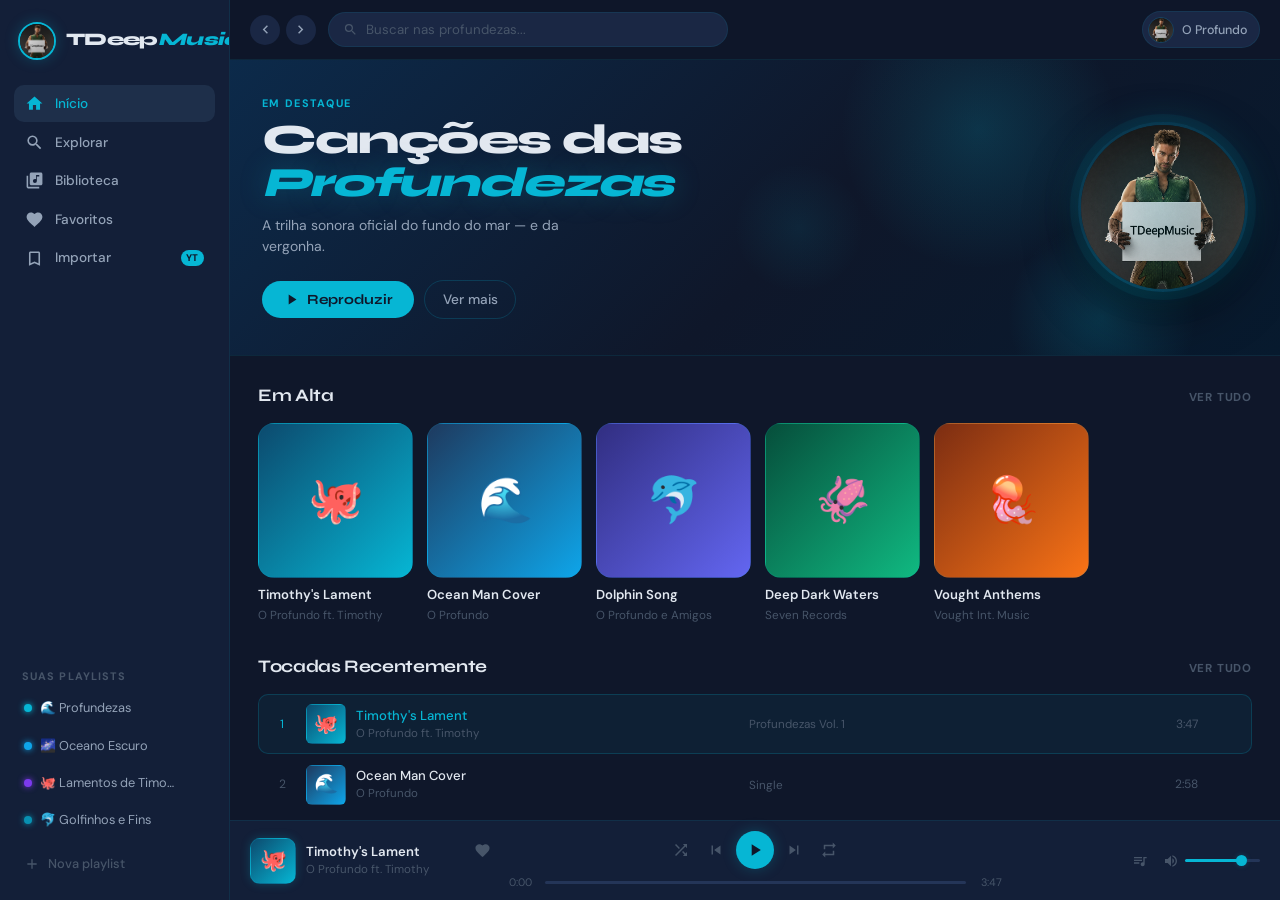
==== commit 764caf72: "Update index.html" ====
--- a/Claude Site/index.html
+++ b/Claude Site/index.html
@@ -12,11 +12,14 @@
 </head>
 <body>
 
-<!-- ══════════════════════════════════════════
-     SIDEBAR
-══════════════════════════════════════════ -->
-<aside class="sidebar" id="sidebar">
-
+<!-- iframes ocultos para playback oficial -->
+<div id="yt-iframe-wrap" style="position:fixed;bottom:88px;right:16px;width:0;height:0;overflow:hidden;z-index:1000">
+    <iframe id="yt-player" width="320" height="180" frameborder="0" allow="autoplay" allowfullscreen style="border-radius:8px;display:none"></iframe>
+</div>
+<iframe id="sc-player" src="" frameborder="0" allow="autoplay" style="position:fixed;bottom:-200px;left:-200px;width:1px;height:1px;opacity:0;pointer-events:none"></iframe>
+
+<!-- ════════════════════ SIDEBAR ════════════════════ -->
+<aside class="sidebar">
     <div class="logo">
         <div class="logo-ring">
             <img src="profundo2.png" alt="Logo" class="logo-img">
@@ -54,42 +57,18 @@
         <div class="section-label-row">
             <p class="section-label">Suas Playlists</p>
         </div>
-        <ul class="playlist-list" id="playlist-list">
-            <li class="playlist-item" data-id="0">
-                <div class="playlist-dot" style="--c:#06b6d4"></div>
-                <span class="pl-name">Profundezas</span>
-                <button class="pl-opts" data-id="0">···</button>
-            </li>
-            <li class="playlist-item" data-id="1">
-                <div class="playlist-dot" style="--c:#0ea5e9"></div>
-                <span class="pl-name">Oceano Escuro</span>
-                <button class="pl-opts" data-id="1">···</button>
-            </li>
-            <li class="playlist-item" data-id="2">
-                <div class="playlist-dot" style="--c:#7c3aed"></div>
-                <span class="pl-name">Lamentos de Timothy</span>
-                <button class="pl-opts" data-id="2">···</button>
-            </li>
-            <li class="playlist-item" data-id="3">
-                <div class="playlist-dot" style="--c:#0891b2"></div>
-                <span class="pl-name">Golfinhos e Fins</span>
-                <button class="pl-opts" data-id="3">···</button>
-            </li>
-        </ul>
+        <ul class="playlist-list" id="playlist-list"></ul>
         <button class="add-playlist-btn" id="add-playlist-btn">
             <svg viewBox="0 0 24 24" fill="currentColor"><path d="M19 13h-6v6h-2v-6H5v-2h6V5h2v6h6v2z"/></svg>
             Nova playlist
         </button>
     </div>
-
 </aside>
 
-<!-- ══════════════════════════════════════════
-     MAIN WRAPPER
-══════════════════════════════════════════ -->
+<!-- ════════════════════ APP BODY ════════════════════ -->
 <div class="app-body">
 
-    <!-- TOP BAR -->
+    <!-- TOPBAR -->
     <header class="topbar">
         <div class="topbar-left">
             <button class="nav-btn" id="btn-back">
@@ -99,16 +78,14 @@
                 <svg viewBox="0 0 24 24" fill="currentColor"><path d="M10 6L8.59 7.41 13.17 12l-4.58 4.59L10 18l6-6z"/></svg>
             </button>
         </div>
-
         <div class="search-wrap">
-            <div class="search-bar" id="search-bar">
+            <div class="search-bar">
                 <svg viewBox="0 0 24 24" fill="currentColor"><path d="M15.5 14h-.79l-.28-.27A6.471 6.471 0 0 0 16 9.5 6.5 6.5 0 1 0 9.5 16c1.61 0 3.09-.59 4.23-1.57l.27.28v.79l5 4.99L20.49 19l-4.99-5zm-6 0C7.01 14 5 11.99 5 9.5S7.01 5 9.5 5 14 7.01 14 9.5 11.99 14 9.5 14z"/></svg>
                 <input type="text" id="search-input" placeholder="Buscar nas profundezas..." autocomplete="off">
                 <button class="search-clear" id="search-clear">✕</button>
             </div>
             <div class="search-results" id="search-results"></div>
         </div>
-
         <div class="topbar-right">
             <button class="user-btn">
                 <img src="profundo2.png" alt="Usuário" class="user-avatar">
@@ -117,17 +94,14 @@
         </div>
     </header>
 
-    <!-- SCROLLABLE CONTENT -->
-    <main class="main-content" id="main-content">
-
-        <!-- ═══ PAGE: HOME ═══ -->
+    <!-- MAIN -->
+    <main class="main-content">
+
+        <!-- HOME -->
         <div class="page active" id="page-home">
-
             <section class="hero">
                 <div class="hero-bg">
-                    <div class="bubble b1"></div>
-                    <div class="bubble b2"></div>
-                    <div class="bubble b3"></div>
+                    <div class="bubble b1"></div><div class="bubble b2"></div><div class="bubble b3"></div>
                 </div>
                 <div class="hero-content">
                     <p class="hero-eyebrow">Em destaque</p>
@@ -142,120 +116,36 @@
                     </div>
                 </div>
                 <div class="hero-art">
-                    <div class="disc-wrap">
-                        <img src="profundo2.png" alt="Capa" class="disc-img" id="disc-img">
-                    </div>
+                    <div class="disc-wrap"><img src="profundo2.png" alt="Capa" class="disc-img" id="disc-img"></div>
                     <div class="disc-shadow"></div>
                 </div>
             </section>
 
             <section class="section">
-                <div class="section-header">
-                    <h2>Em Alta</h2>
-                    <a href="#" class="see-all">Ver tudo</a>
-                </div>
+                <div class="section-header"><h2>Em Alta</h2><a href="#" class="see-all">Ver tudo</a></div>
                 <div class="cards-row">
-                    <div class="card" data-track="0">
-                        <div class="card-cover" style="--bg:linear-gradient(135deg,#0c4a6e,#06b6d4)">
-                            <span>🐙</span>
-                            <button class="card-play">
-                                <svg viewBox="0 0 24 24" fill="currentColor"><path d="M8 5v14l11-7z"/></svg>
-                            </button>
-                        </div>
-                        <p class="card-title">Timothy's Lament</p>
-                        <p class="card-artist">O Profundo ft. Timothy</p>
-                    </div>
-                    <div class="card" data-track="1">
-                        <div class="card-cover" style="--bg:linear-gradient(135deg,#1e3a5f,#0ea5e9)">
-                            <span>🌊</span>
-                            <button class="card-play">
-                                <svg viewBox="0 0 24 24" fill="currentColor"><path d="M8 5v14l11-7z"/></svg>
-                            </button>
-                        </div>
-                        <p class="card-title">Ocean Man Cover</p>
-                        <p class="card-artist">O Profundo</p>
-                    </div>
-                    <div class="card" data-track="2">
-                        <div class="card-cover" style="--bg:linear-gradient(135deg,#312e81,#6366f1)">
-                            <span>🐬</span>
-                            <button class="card-play">
-                                <svg viewBox="0 0 24 24" fill="currentColor"><path d="M8 5v14l11-7z"/></svg>
-                            </button>
-                        </div>
-                        <p class="card-title">Dolphin Song</p>
-                        <p class="card-artist">O Profundo e Amigos</p>
-                    </div>
-                    <div class="card" data-track="3">
-                        <div class="card-cover" style="--bg:linear-gradient(135deg,#064e3b,#10b981)">
-                            <span>🦑</span>
-                            <button class="card-play">
-                                <svg viewBox="0 0 24 24" fill="currentColor"><path d="M8 5v14l11-7z"/></svg>
-                            </button>
-                        </div>
-                        <p class="card-title">Deep Dark Waters</p>
-                        <p class="card-artist">Seven Records</p>
-                    </div>
-                    <div class="card" data-track="4">
-                        <div class="card-cover" style="--bg:linear-gradient(135deg,#7c2d12,#f97316)">
-                            <span>🪼</span>
-                            <button class="card-play">
-                                <svg viewBox="0 0 24 24" fill="currentColor"><path d="M8 5v14l11-7z"/></svg>
-                            </button>
-                        </div>
-                        <p class="card-title">Vought Anthems</p>
-                        <p class="card-artist">Vought Int. Music</p>
-                    </div>
+                    <div class="card" data-track="0"><div class="card-cover" style="--bg:linear-gradient(135deg,#0c4a6e,#06b6d4)"><span>🐙</span><button class="card-play"><svg viewBox="0 0 24 24" fill="currentColor"><path d="M8 5v14l11-7z"/></svg></button></div><p class="card-title">Timothy's Lament</p><p class="card-artist">O Profundo ft. Timothy</p></div>
+                    <div class="card" data-track="1"><div class="card-cover" style="--bg:linear-gradient(135deg,#1e3a5f,#0ea5e9)"><span>🌊</span><button class="card-play"><svg viewBox="0 0 24 24" fill="currentColor"><path d="M8 5v14l11-7z"/></svg></button></div><p class="card-title">Ocean Man Cover</p><p class="card-artist">O Profundo</p></div>
+                    <div class="card" data-track="2"><div class="card-cover" style="--bg:linear-gradient(135deg,#312e81,#6366f1)"><span>🐬</span><button class="card-play"><svg viewBox="0 0 24 24" fill="currentColor"><path d="M8 5v14l11-7z"/></svg></button></div><p class="card-title">Dolphin Song</p><p class="card-artist">O Profundo e Amigos</p></div>
+                    <div class="card" data-track="3"><div class="card-cover" style="--bg:linear-gradient(135deg,#064e3b,#10b981)"><span>🦑</span><button class="card-play"><svg viewBox="0 0 24 24" fill="currentColor"><path d="M8 5v14l11-7z"/></svg></button></div><p class="card-title">Deep Dark Waters</p><p class="card-artist">Seven Records</p></div>
+                    <div class="card" data-track="4"><div class="card-cover" style="--bg:linear-gradient(135deg,#7c2d12,#f97316)"><span>🪼</span><button class="card-play"><svg viewBox="0 0 24 24" fill="currentColor"><path d="M8 5v14l11-7z"/></svg></button></div><p class="card-title">Vought Anthems</p><p class="card-artist">Vought Int. Music</p></div>
                 </div>
             </section>
 
             <section class="section">
-                <div class="section-header">
-                    <h2>Tocadas Recentemente</h2>
-                    <a href="#" class="see-all">Ver tudo</a>
-                </div>
+                <div class="section-header"><h2>Tocadas Recentemente</h2><a href="#" class="see-all">Ver tudo</a></div>
                 <div class="track-list">
-                    <div class="track" data-track="0">
-                        <span class="tn">1</span>
-                        <div class="tt" style="background:linear-gradient(135deg,#0c4a6e,#06b6d4)">🐙</div>
-                        <div class="ti"><p class="tn2">Timothy's Lament</p><p class="ta">O Profundo ft. Timothy</p></div>
-                        <span class="tal">Profundezas Vol. 1</span>
-                        <span class="td">3:47</span>
-                        <button class="t-more">···</button>
-                    </div>
-                    <div class="track" data-track="1">
-                        <span class="tn">2</span>
-                        <div class="tt" style="background:linear-gradient(135deg,#1e3a5f,#0ea5e9)">🌊</div>
-                        <div class="ti"><p class="tn2">Ocean Man Cover</p><p class="ta">O Profundo</p></div>
-                        <span class="tal">Single</span>
-                        <span class="td">2:58</span>
-                        <button class="t-more">···</button>
-                    </div>
-                    <div class="track" data-track="2">
-                        <span class="tn">3</span>
-                        <div class="tt" style="background:linear-gradient(135deg,#312e81,#6366f1)">🐬</div>
-                        <div class="ti"><p class="tn2">Dolphin Song</p><p class="ta">O Profundo e Amigos</p></div>
-                        <span class="tal">Profundezas Vol. 2</span>
-                        <span class="td">4:12</span>
-                        <button class="t-more">···</button>
-                    </div>
-                    <div class="track" data-track="3">
-                        <span class="tn">4</span>
-                        <div class="tt" style="background:linear-gradient(135deg,#064e3b,#10b981)">🦑</div>
-                        <div class="ti"><p class="tn2">Deep Dark Waters</p><p class="ta">Seven Records</p></div>
-                        <span class="tal">The Seven Soundtrack</span>
-                        <span class="td">5:03</span>
-                        <button class="t-more">···</button>
-                    </div>
+                    <div class="track" data-track="0"><span class="tn">1</span><div class="tt" style="background:linear-gradient(135deg,#0c4a6e,#06b6d4)">🐙</div><div class="ti"><p class="tn2">Timothy's Lament</p><p class="ta">O Profundo ft. Timothy</p></div><span class="tal">Profundezas Vol. 1</span><span class="td">3:47</span><button class="t-more">···</button></div>
+                    <div class="track" data-track="1"><span class="tn">2</span><div class="tt" style="background:linear-gradient(135deg,#1e3a5f,#0ea5e9)">🌊</div><div class="ti"><p class="tn2">Ocean Man Cover</p><p class="ta">O Profundo</p></div><span class="tal">Single</span><span class="td">2:58</span><button class="t-more">···</button></div>
+                    <div class="track" data-track="2"><span class="tn">3</span><div class="tt" style="background:linear-gradient(135deg,#312e81,#6366f1)">🐬</div><div class="ti"><p class="tn2">Dolphin Song</p><p class="ta">O Profundo e Amigos</p></div><span class="tal">Profundezas Vol. 2</span><span class="td">4:12</span><button class="t-more">···</button></div>
+                    <div class="track" data-track="3"><span class="tn">4</span><div class="tt" style="background:linear-gradient(135deg,#064e3b,#10b981)">🦑</div><div class="ti"><p class="tn2">Deep Dark Waters</p><p class="ta">Seven Records</p></div><span class="tal">The Seven Soundtrack</span><span class="td">5:03</span><button class="t-more">···</button></div>
                 </div>
             </section>
         </div>
 
-        <!-- ═══ PAGE: EXPLORE ═══ -->
+        <!-- EXPLORE -->
         <div class="page" id="page-explore">
-            <div class="page-header-plain">
-                <h1>Explorar</h1>
-                <p>Descubra o que está soando nas profundezas</p>
-            </div>
+            <div class="page-header-plain"><h1>Explorar</h1><p>Descubra o que está soando nas profundezas</p></div>
             <div class="genre-grid">
                 <div class="genre-tile" style="--c:#06b6d4">🌊<span>Ocean Vibes</span></div>
                 <div class="genre-tile" style="--c:#6366f1">🌌<span>Deep Space</span></div>
@@ -268,39 +158,29 @@
             </div>
         </div>
 
-        <!-- ═══ PAGE: LIBRARY ═══ -->
+        <!-- LIBRARY -->
         <div class="page" id="page-library">
-            <div class="page-header-plain">
-                <h1>Biblioteca</h1>
-                <p>Tudo que você salvou</p>
-            </div>
-            <div class="empty-state">
-                <span>📚</span>
-                <p>Sua biblioteca está vazia.</p>
-                <p class="empty-sub">Curta músicas e playlists para vê-las aqui.</p>
-            </div>
-        </div>
-
-        <!-- ═══ PAGE: FAVORITES ═══ -->
+            <div class="page-header-plain"><h1>Biblioteca</h1><p>Tudo que você salvou</p></div>
+            <div class="empty-state"><span>📚</span><p>Sua biblioteca está vazia.</p><p class="empty-sub">Curta músicas para vê-las aqui.</p></div>
+        </div>
+
+        <!-- FAVORITES -->
         <div class="page" id="page-favorites">
-            <div class="page-header-plain">
-                <h1>Favoritos</h1>
-                <p>Suas músicas curtidas</p>
-            </div>
-            <div class="empty-state">
-                <span>💙</span>
-                <p>Nenhum favorito ainda.</p>
-                <p class="empty-sub">Clique no coração nas músicas para salvar aqui.</p>
-            </div>
-        </div>
-
-        <!-- ═══ PAGE: IMPORT ═══ -->
+            <div class="page-header-plain"><h1>Favoritos</h1><p>Suas músicas curtidas</p></div>
+            <div class="track-list" id="favorites-list"></div>
+            <div class="empty-state" id="favorites-empty"><span>💙</span><p>Nenhum favorito ainda.</p><p class="empty-sub">Clique no coração nas músicas para salvar aqui.</p></div>
+        </div>
+
+        <!-- IMPORT -->
         <div class="page" id="page-import">
-            <div class="page-header-plain">
-                <h1>Importar Música</h1>
-                <p>Cole um link do YouTube, SoundCloud ou Spotify</p>
-            </div>
-
+            <div class="import-hero">
+                <div class="import-hero-bg"><div class="bubble b1" style="left:70%;animation-duration:10s"></div><div class="bubble b2" style="left:85%;animation-duration:7s"></div></div>
+                <div class="import-hero-content">
+                    <p class="hero-eyebrow">Conexão externa</p>
+                    <h1 class="import-hero-title">Importar <em>Música</em></h1>
+                    <p class="import-hero-sub">Cole qualquer link do YouTube, SoundCloud ou Spotify.</p>
+                </div>
+            </div>
             <div class="import-box">
                 <div class="platform-tabs">
                     <button class="ptab active" data-platform="youtube">
@@ -308,7 +188,7 @@
                         YouTube
                     </button>
                     <button class="ptab" data-platform="soundcloud">
-                        <svg viewBox="0 0 24 24" fill="currentColor"><path d="M12 3c-4.97 0-9 4.03-9 9s4.03 9 9 9 9-4.03 9-9-4.03-9-9-9zm-1 13H9V8l2 1v7zm3 0h-2V9l2 1v6zm3 0h-2v-5l2 1v4z"/></svg>
+                        <svg viewBox="0 0 24 24" fill="currentColor"><path d="M11.56 8.87V17h8.76c1.47 0 2.68-1.2 2.68-2.68 0-1.39-1.07-2.54-2.44-2.66-.17-2.35-2.12-4.22-4.5-4.22-1.63 0-3.07.87-3.87 2.15-.19-.3-.51-.48-.63-.72zm-1.67.93c-.17 0-.33.03-.49.05C8.78 8.3 7.25 7.27 5.47 7.27c-2.63 0-4.76 2.1-4.76 4.7 0 2.6 2.13 4.7 4.76 4.7h4.22V9.8h-.01z"/></svg>
                         SoundCloud
                     </button>
                     <button class="ptab" data-platform="spotify">
@@ -316,54 +196,97 @@
                         Spotify
                     </button>
                 </div>
-
                 <div class="import-form">
                     <div class="platform-hint" id="platform-hint">
                         <span id="hint-icon">▶</span>
                         <span id="hint-text">Cole um link do YouTube (ex: youtube.com/watch?v=...)</span>
                     </div>
                     <div class="import-input-row">
-                        <input type="text" id="import-url" placeholder="https://..." class="import-input">
-                        <button class="btn-primary" id="import-btn">Importar</button>
-                    </div>
-                    <p class="import-note">⚠️ Funcionalidade de scraping será conectada via rota backend. Rota pronta para: <code>/api/import/youtube</code>, <code>/api/import/soundcloud</code>, <code>/api/import/spotify</code></p>
-                </div>
-
-                <div class="import-preview" id="import-preview" style="display:none">
-                    <div class="preview-card">
-                        <div class="preview-thumb" id="preview-thumb">🎵</div>
-                        <div class="preview-meta">
-                            <p class="preview-title" id="preview-title">Título da música</p>
-                            <p class="preview-artist" id="preview-artist">Artista</p>
-                            <p class="preview-platform" id="preview-platform">YouTube</p>
+                        <div class="import-input-wrap">
+                            <svg class="import-input-icon" viewBox="0 0 24 24" fill="currentColor"><path d="M3.9 12c0-1.71 1.39-3.1 3.1-3.1h4V7H7c-2.76 0-5 2.24-5 5s2.24 5 5 5h4v-1.9H7c-1.71 0-3.1-1.39-3.1-3.1zM8 13h8v-2H8v2zm9-6h-4v1.9h4c1.71 0 3.1 1.39 3.1 3.1s-1.39 3.1-3.1 3.1h-4V17h4c2.76 0 5-2.24 5-5s-2.24-5-5-5z"/></svg>
+                            <input type="text" id="import-url" placeholder="https://..." class="import-input" autocomplete="off">
+                            <button class="import-paste-btn" id="import-paste" title="Colar">
+                                <svg viewBox="0 0 24 24" fill="currentColor"><path d="M19 2h-4.18C14.4.84 13.3 0 12 0c-1.3 0-2.4.84-2.82 2H5c-1.1 0-2 .9-2 2v16c0 1.1.9 2 2 2h14c1.1 0 2-.9 2-2V4c0-1.1-.9-2-2-2zm-7 0c.55 0 1 .45 1 1s-.45 1-1 1-1-.45-1-1 .45-1 1-1zm7 18H5V4h2v3h10V4h2v16z"/></svg>
+                            </button>
                         </div>
-                        <button class="btn-primary small" id="preview-add">+ Adicionar</button>
-                    </div>
-                </div>
-
-                <div class="imported-list" id="imported-list">
-                    <p class="section-label" style="padding:0;margin-bottom:.75rem">Importadas</p>
+                        <button class="btn-import" id="import-btn">
+                            <svg viewBox="0 0 24 24" fill="currentColor"><path d="M19 9h-4V3H9v6H5l7 7 7-7zM5 18v2h14v-2H5z"/></svg>
+                            Buscar
+                        </button>
+                    </div>
+                </div>
+                <div class="import-loading" id="import-loading" style="display:none">
+                    <div class="loading-wave"><span></span><span></span><span></span><span></span><span></span></div>
+                    <p id="loading-text">Buscando informações da faixa...</p>
+                </div>
+                <div class="import-error" id="import-error" style="display:none">
+                    <svg viewBox="0 0 24 24" fill="currentColor"><path d="M12 2C6.48 2 2 6.48 2 12s4.48 10 10 10 10-4.48 10-10S17.52 2 12 2zm1 15h-2v-2h2v2zm0-4h-2V7h2v6z"/></svg>
+                    <span id="error-text">Erro ao buscar faixa.</span>
+                </div>
+                <div class="import-preview-big" id="import-preview" style="display:none">
+                    <div class="ipb-art">
+                        <img id="ipb-cover" src="" alt="Capa" onerror="this.style.display='none';document.getElementById('ipb-cover-fallback').style.display='flex'">
+                        <div class="ipb-cover-fallback" id="ipb-cover-fallback" style="display:none">🎵</div>
+                        <div class="ipb-art-overlay">
+                            <button class="ipb-play-preview" id="ipb-play-preview" title="Tocar">
+                                <svg viewBox="0 0 24 24" fill="currentColor"><path d="M8 5v14l11-7z"/></svg>
+                            </button>
+                        </div>
+                    </div>
+                    <div class="ipb-info">
+                        <div class="ipb-badge-row">
+                            <span class="ipb-badge" id="ipb-badge">YT</span>
+                            <span class="ipb-quality" id="ipb-quality"></span>
+                        </div>
+                        <h2 class="ipb-title" id="ipb-title">Título</h2>
+                        <p class="ipb-artist" id="ipb-artist">Artista</p>
+                        <div class="ipb-actions">
+                            <button class="btn-primary" id="preview-add">
+                                <svg viewBox="0 0 24 24" fill="currentColor"><path d="M19 13h-6v6h-2v-6H5v-2h6V5h2v6h6v2z"/></svg>
+                                Adicionar à biblioteca
+                            </button>
+                            <a class="btn-ghost ipb-dl-btn" id="ipb-dl-link" href="#" target="_blank" style="display:none">
+                                <svg viewBox="0 0 24 24" fill="currentColor"><path d="M19 9h-4V3H9v6H5l7 7 7-7zM5 18v2h14v-2H5z"/></svg>
+                                Download
+                            </a>
+                        </div>
+                    </div>
+                </div>
+                <div class="imported-section">
+                    <div class="section-label-row" style="padding:0;margin-bottom:.875rem">
+                        <p class="section-label" style="padding:0">Biblioteca importada</p>
+                        <span class="imported-count" id="imported-count">0 faixas</span>
+                    </div>
                     <div id="imported-tracks"></div>
-                    <p class="empty-imported" id="empty-imported">Nenhuma música importada ainda.</p>
+                    <div class="empty-imported" id="empty-imported">
+                        <svg viewBox="0 0 24 24" fill="currentColor"><path d="M20 2H8c-1.1 0-2 .9-2 2v12c0 1.1.9 2 2 2h12c1.1 0 2-.9 2-2V4c0-1.1-.9-2-2-2zm-2 5h-3v5.5a2.5 2.5 0 0 1-5 0 2.5 2.5 0 0 1 2.5-2.5c.57 0 1.08.19 1.5.5V5h4v2zM4 6H2v14c0 1.1.9 2 2 2h14v-2H4V6z"/></svg>
+                        <p>Nenhuma música importada ainda.</p>
+                        <p class="empty-sub">Cole um link acima para começar.</p>
+                    </div>
                 </div>
             </div>
         </div>
 
     </main>
 
-    <!-- ══════════════════════════════════════════
-         PLAYER BAR
-    ══════════════════════════════════════════ -->
+    <!-- ════════════════════ PLAYER ════════════════════ -->
     <footer class="player">
         <div class="player-left">
-            <div class="p-thumb" id="p-thumb">🐙</div>
+            <div class="p-thumb-wrap">
+                <div class="p-thumb" id="p-thumb">🐙</div>
+            </div>
             <div class="p-meta">
                 <p class="p-name" id="p-name">Timothy's Lament</p>
                 <p class="p-artist" id="p-artist">O Profundo ft. Timothy</p>
             </div>
-            <button class="p-like" id="p-like" title="Curtir">
-                <svg viewBox="0 0 24 24" fill="currentColor"><path d="M12 21.35l-1.45-1.32C5.4 15.36 2 12.28 2 8.5 2 5.42 4.42 3 7.5 3c1.74 0 3.41.81 4.5 2.09C13.09 3.81 14.76 3 16.5 3 19.58 3 22 5.42 22 8.5c0 3.78-3.4 6.86-8.55 11.54L12 21.35z"/></svg>
-            </button>
+            <div class="player-left-actions">
+                <button class="p-like" id="p-like" title="Curtir">
+                    <svg viewBox="0 0 24 24" fill="currentColor"><path d="M12 21.35l-1.45-1.32C5.4 15.36 2 12.28 2 8.5 2 5.42 4.42 3 7.5 3c1.74 0 3.41.81 4.5 2.09C13.09 3.81 14.76 3 16.5 3 19.58 3 22 5.42 22 8.5c0 3.78-3.4 6.86-8.55 11.54L12 21.35z"/></svg>
+                </button>
+                <button class="p-add-to-pl" id="p-add-to-pl" title="Adicionar a playlist">
+                    <svg viewBox="0 0 24 24" fill="currentColor"><path d="M14 10H3v2h11v-2zm0-4H3v2h11V6zm4 8v-4h-2v4h-4v2h4v4h2v-4h4v-2h-4zM3 16h7v-2H3v2z"/></svg>
+                </button>
+            </div>
         </div>
 
         <div class="player-center">
@@ -407,9 +330,7 @@
 
 </div><!-- /app-body -->
 
-<!-- ══════════════════════════════════════════
-     MODAIS
-══════════════════════════════════════════ -->
+<!-- ════════════════════ MODAIS ════════════════════ -->
 
 <!-- Modal: Nova Playlist -->
 <div class="modal-overlay" id="modal-playlist">
@@ -440,6 +361,27 @@
     </div>
 </div>
 
-<script src="app.js"></script>
+<!-- Modal: Adicionar a Playlist -->
+<div class="modal-overlay" id="modal-add-to-pl">
+    <div class="modal">
+        <div class="modal-header">
+            <h3>Adicionar à Playlist</h3>
+            <button class="modal-close" data-modal="modal-add-to-pl">✕</button>
+        </div>
+        <div class="modal-body">
+            <p class="atp-track-name" id="atp-track-name">—</p>
+            <div class="atp-list" id="atp-list"></div>
+            <button class="atp-new-btn" id="atp-new-btn">
+                <svg viewBox="0 0 24 24" fill="currentColor"><path d="M19 13h-6v6h-2v-6H5v-2h6V5h2v6h6v2z"/></svg>
+                Criar nova playlist
+            </button>
+        </div>
+    </div>
+</div>
+
+<!-- Modal: Notificação toast -->
+<div class="toast" id="toast"></div>
+
+<script type="module" src="app.js"></script>
 </body>
-</html>+</html>
--- a/Claude Site/style.css
+++ b/Claude Site/style.css
@@ -2,7 +2,7 @@
    TDeepMusic — style.css  (v2)
    ============================================= */
 
-:root {
+   :root {
     --bg:          #0f172a;
     --bg-s:        #131f38;
     --bg-e:        #1a2744;
@@ -850,4 +850,283 @@
     border: 2px solid transparent;
     cursor: pointer; transition: border-color var(--ease), transform var(--ease);
 }
-.pl-color.active, .pl-color:hover { border-color: #fff; transform: scale(1.15); }+.pl-color.active, .pl-color:hover { border-color: #fff; transform: scale(1.15); }
+
+/* =============================================
+   IMPORT PAGE — estilos v2
+   ============================================= */
+
+/* Hero da import */
+.import-hero {
+    position: relative;
+    padding: 2rem 2rem 1.5rem;
+    border-bottom: 1px solid var(--bdr);
+    overflow: hidden;
+}
+.import-hero-bg {
+    position: absolute; inset: 0;
+    background: linear-gradient(135deg, #071a2e 0%, #0f172a 60%);
+    z-index: 0;
+}
+.import-hero-content { position: relative; z-index: 1; }
+.import-hero-title {
+    font-family: var(--fd); font-size: 2.2rem; font-weight: 800;
+    letter-spacing: -.04em; line-height: 1.1; margin: .35rem 0 .5rem;
+}
+.import-hero-title em { font-style: italic; color: var(--acc); }
+.import-hero-sub { color: var(--tx2); font-size: .875rem; max-width: 500px; line-height: 1.55; }
+
+/* Box principal */
+.import-box {
+    max-width: 700px;
+    margin: 0 auto;
+    padding: 1.5rem 1.75rem 3rem;
+    display: flex; flex-direction: column; gap: 1.5rem;
+}
+
+/* Platform tabs */
+.platform-tabs {
+    display: flex; gap: .4rem;
+    background: var(--bg-e);
+    border: 1px solid var(--bdr);
+    border-radius: var(--r-xl);
+    padding: .3rem;
+}
+.ptab {
+    flex: 1; display: flex; align-items: center; justify-content: center; gap: .4rem;
+    padding: .5rem .75rem;
+    border-radius: var(--r-lg);
+    font-size: .82rem; font-weight: 600; color: var(--tx3);
+    transition: background var(--ease), color var(--ease);
+}
+.ptab svg { width: 16px; height: 16px; }
+.ptab:hover { color: var(--tx); }
+.ptab.active { background: var(--bg-h); }
+.ptab[data-platform="youtube"].active    { color: #ff4444; }
+.ptab[data-platform="soundcloud"].active { color: #ff5500; }
+.ptab[data-platform="spotify"].active    { color: #1db954; }
+
+/* Form */
+.import-form { display: flex; flex-direction: column; gap: .65rem; }
+.platform-hint {
+    display: flex; align-items: center; gap: .5rem;
+    background: rgba(6,182,212,.06);
+    border: 1px solid var(--bdr);
+    border-radius: var(--r-md);
+    padding: .55rem .875rem;
+    font-size: .78rem; color: var(--tx2);
+}
+#hint-icon { font-size: .9rem; }
+.import-input-row { display: flex; gap: .5rem; }
+.import-input-wrap {
+    flex: 1; display: flex; align-items: center; gap: .5rem;
+    background: var(--bg-e);
+    border: 1px solid var(--bdr);
+    border-radius: var(--r-md);
+    padding: 0 .6rem 0 .875rem;
+    transition: border-color var(--ease), box-shadow var(--ease);
+}
+.import-input-wrap:focus-within { border-color: var(--acc); box-shadow: 0 0 0 3px var(--acc-glow); }
+.import-input-icon { width: 16px; height: 16px; color: var(--tx3); flex-shrink: 0; }
+.import-input {
+    flex: 1; background: none; border: none; outline: none;
+    color: var(--tx); font-size: .875rem; padding: .62rem 0;
+}
+.import-input::placeholder { color: var(--tx3); }
+.import-paste-btn {
+    width: 28px; height: 28px; border-radius: var(--r-sm);
+    display: flex; align-items: center; justify-content: center;
+    color: var(--tx3); flex-shrink: 0;
+    transition: background var(--ease), color var(--ease);
+}
+.import-paste-btn svg { width: 15px; height: 15px; }
+.import-paste-btn:hover { background: var(--bg-h); color: var(--acc); }
+
+.btn-import {
+    display: flex; align-items: center; gap: .45rem;
+    background: var(--acc); color: var(--bg);
+    font-family: var(--fd); font-weight: 700; font-size: .875rem;
+    padding: .6rem 1.25rem; border-radius: var(--r-md);
+    transition: background var(--ease), box-shadow var(--ease), transform var(--ease);
+    white-space: nowrap; flex-shrink: 0;
+}
+.btn-import svg { width: 17px; height: 17px; }
+.btn-import:hover {
+    background: var(--acc2);
+    box-shadow: 0 0 18px var(--acc-glow);
+    transform: translateY(-1px);
+}
+.btn-import:disabled {
+    opacity: .5; cursor: not-allowed; transform: none;
+    box-shadow: none;
+}
+
+/* Loading */
+.import-loading {
+    display: flex; flex-direction: column; align-items: center; gap: 1rem;
+    padding: 2.5rem 1rem;
+}
+.loading-wave {
+    display: flex; align-items: flex-end; gap: 4px; height: 32px;
+}
+.loading-wave span {
+    width: 5px; border-radius: 3px;
+    background: var(--acc);
+    animation: wave 1.1s ease-in-out infinite;
+}
+.loading-wave span:nth-child(1) { animation-delay: 0s;    height: 12px; }
+.loading-wave span:nth-child(2) { animation-delay: .1s;   height: 20px; }
+.loading-wave span:nth-child(3) { animation-delay: .2s;   height: 28px; }
+.loading-wave span:nth-child(4) { animation-delay: .3s;   height: 20px; }
+.loading-wave span:nth-child(5) { animation-delay: .4s;   height: 12px; }
+@keyframes wave {
+    0%, 100% { transform: scaleY(1); opacity: .5; }
+    50%       { transform: scaleY(1.5); opacity: 1; }
+}
+.import-loading p { font-size: .83rem; color: var(--tx2); }
+
+/* Erro */
+.import-error {
+    display: flex; align-items: center; gap: .6rem;
+    background: rgba(239,68,68,.08);
+    border: 1px solid rgba(239,68,68,.25);
+    border-radius: var(--r-md);
+    padding: .75rem 1rem;
+    color: #f87171; font-size: .83rem;
+}
+.import-error svg { width: 18px; height: 18px; flex-shrink: 0; }
+
+/* ── Preview grande ──────────────────────────── */
+.import-preview-big {
+    display: flex; gap: 1.5rem;
+    background: var(--bg-c);
+    border: 1px solid var(--bdr2);
+    border-radius: var(--r-xl);
+    padding: 1.5rem;
+    box-shadow: 0 0 30px var(--acc-glow);
+    animation: fadeUp .3s ease both;
+}
+
+.ipb-art {
+    position: relative;
+    width: 140px; height: 140px;
+    border-radius: var(--r-lg);
+    flex-shrink: 0;
+    overflow: hidden;
+    background: var(--bg-e);
+    border: 1px solid var(--bdr);
+}
+.ipb-art img {
+    width: 100%; height: 100%; object-fit: cover;
+    display: block;
+}
+.ipb-cover-fallback {
+    width: 100%; height: 100%;
+    display: flex; align-items: center; justify-content: center;
+    font-size: 3rem;
+    background: linear-gradient(135deg, var(--bg-e), var(--bg-h));
+}
+.ipb-art-overlay {
+    position: absolute; inset: 0;
+    background: rgba(0,0,0,.35);
+    display: flex; align-items: center; justify-content: center;
+    opacity: 0;
+    transition: opacity var(--ease);
+}
+.ipb-art:hover .ipb-art-overlay { opacity: 1; }
+.ipb-play-preview {
+    width: 44px; height: 44px; border-radius: 50%;
+    background: var(--acc);
+    display: flex; align-items: center; justify-content: center;
+    box-shadow: 0 4px 14px rgba(0,0,0,.4);
+    transition: transform var(--ease);
+}
+.ipb-play-preview:hover { transform: scale(1.1); }
+.ipb-play-preview svg { width: 20px; height: 20px; color: var(--bg); }
+
+.ipb-info { flex: 1; min-width: 0; display: flex; flex-direction: column; gap: .5rem; justify-content: center; }
+.ipb-badge-row { display: flex; align-items: center; gap: .5rem; }
+.ipb-badge {
+    font-size: .65rem; font-weight: 800; letter-spacing: .08em;
+    text-transform: uppercase; padding: 2px 8px; border-radius: var(--r-f);
+}
+.ipb-badge.yt { background: rgba(255,68,68,.15); color: #ff6464; }
+.ipb-badge.sc { background: rgba(255,85,0,.15);  color: #ff7733; }
+.ipb-badge.sp { background: rgba(29,185,84,.15); color: #1db954; }
+.ipb-quality { font-size: .72rem; color: var(--tx3); }
+
+.ipb-title {
+    font-family: var(--fd); font-weight: 700; font-size: 1.25rem;
+    letter-spacing: -.02em;
+    white-space: nowrap; overflow: hidden; text-overflow: ellipsis;
+    color: var(--tx);
+}
+.ipb-artist { font-size: .85rem; color: var(--tx2); }
+.ipb-actions { display: flex; gap: .5rem; flex-wrap: wrap; margin-top: .25rem; }
+.ipb-dl-btn {
+    display: inline-flex; align-items: center; gap: .4rem;
+    font-size: .82rem;
+}
+.ipb-dl-btn svg { width: 15px; height: 15px; }
+
+/* ── Imported section ────────────────────────── */
+.imported-section { display: flex; flex-direction: column; gap: .5rem; }
+.imported-count { font-size: .75rem; color: var(--tx3); }
+
+#imported-tracks { display: flex; flex-direction: column; gap: 2px; }
+
+.imp-track {
+    display: grid;
+    grid-template-columns: 54px 1fr auto auto;
+    align-items: center; gap: .875rem;
+    padding: .6rem .75rem;
+    background: var(--bg-c);
+    border: 1px solid var(--bdr);
+    border-radius: var(--r-md);
+    cursor: pointer;
+    transition: background var(--ease), border-color var(--ease), transform var(--ease);
+    animation: fadeUp .25s ease both;
+}
+.imp-track:hover { background: var(--bg-h); border-color: var(--bdr2); transform: translateX(3px); }
+
+.imp-thumb-wrap {
+    width: 54px; height: 54px; border-radius: var(--r-md);
+    overflow: hidden; background: var(--bg-e);
+    flex-shrink: 0; position: relative;
+    border: 1px solid var(--bdr);
+}
+.imp-thumb-wrap img { width: 100%; height: 100%; object-fit: cover; display: block; }
+.imp-thumb-emoji {
+    width: 100%; height: 100%;
+    display: flex; align-items: center; justify-content: center;
+    font-size: 1.5rem;
+    background: linear-gradient(135deg, var(--bg-e), var(--bg-h));
+}
+.imp-info { min-width: 0; }
+.imp-title { font-size: .85rem; font-weight: 600; overflow: hidden; text-overflow: ellipsis; white-space: nowrap; color: var(--tx); }
+.imp-artist { font-size: .73rem; color: var(--tx3); margin-top: 2px; overflow: hidden; text-overflow: ellipsis; white-space: nowrap; }
+.imp-badge {
+    font-size: .62rem; font-weight: 800; letter-spacing: .07em;
+    text-transform: uppercase; padding: 2px 7px; border-radius: var(--r-f);
+    flex-shrink: 0;
+}
+.imp-badge.yt { background: rgba(255,68,68,.15); color: #ff6464; }
+.imp-badge.sc { background: rgba(255,85,0,.15);  color: #ff7733; }
+.imp-badge.sp { background: rgba(29,185,84,.15); color: #1db954; }
+.imp-del {
+    font-size: .75rem; color: var(--tx3);
+    width: 26px; height: 26px; border-radius: 50%;
+    display: flex; align-items: center; justify-content: center;
+    transition: background var(--ease), color var(--ease);
+    flex-shrink: 0;
+}
+.imp-del:hover { background: rgba(239,68,68,.15); color: #f87171; }
+
+.empty-imported {
+    display: flex; flex-direction: column; align-items: center; gap: .5rem;
+    padding: 2.5rem 1rem; text-align: center;
+    color: var(--tx3);
+}
+.empty-imported svg { width: 36px; height: 36px; opacity: .4; }
+.empty-imported p { font-size: .85rem; }
+.empty-imported .empty-sub { font-size: .75rem; opacity: .7; }
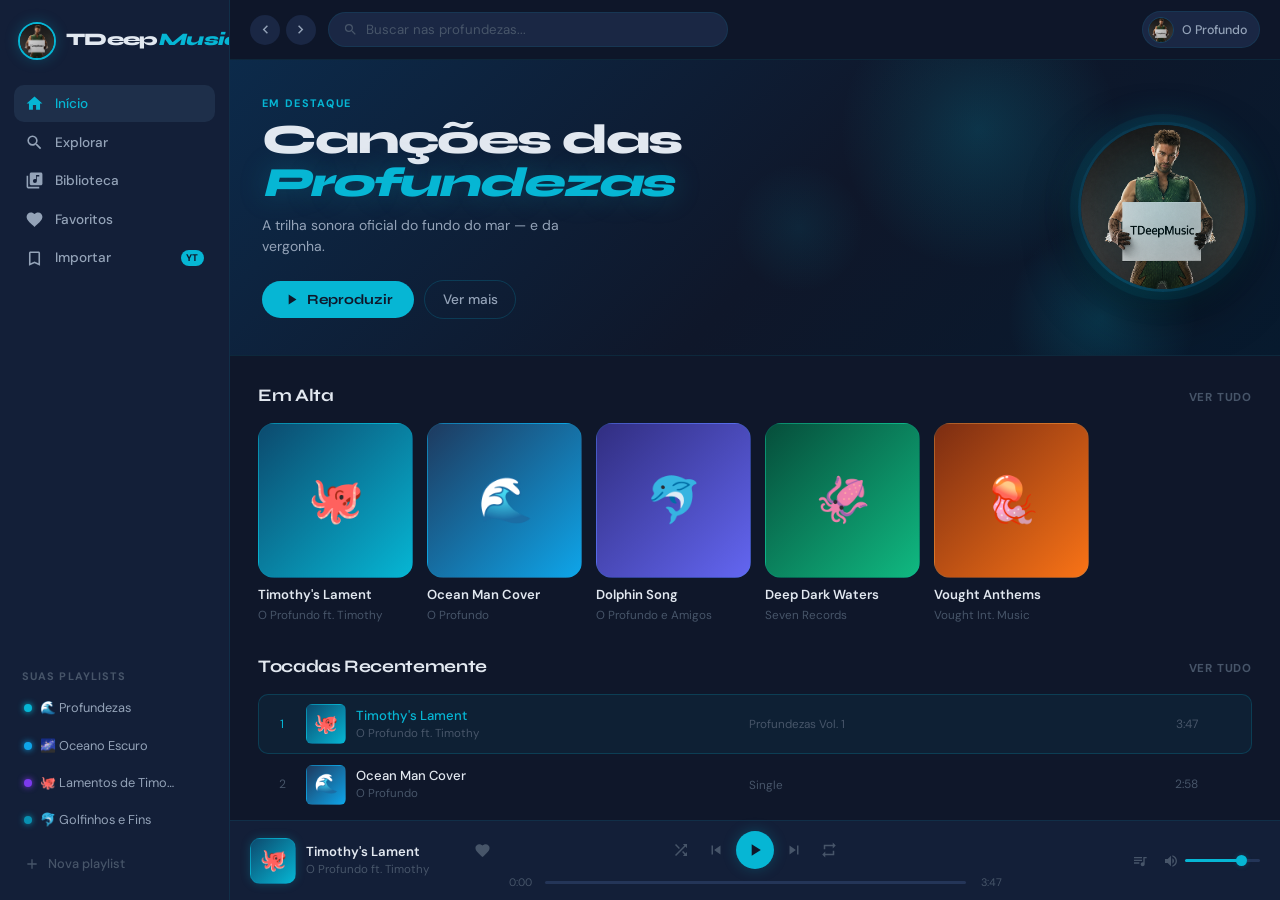
==== commit dc092cfc: "Add files via upload" ====
--- a/Claude Site/index.html
+++ b/Claude Site/index.html
@@ -384,4 +384,4 @@
 
 <script type="module" src="app.js"></script>
 </body>
-</html>
+</html>
--- a/Claude Site/style.css
+++ b/Claude Site/style.css
@@ -2,7 +2,7 @@
    TDeepMusic — style.css  (v2)
    ============================================= */
 
-   :root {
+:root {
     --bg:          #0f172a;
     --bg-s:        #131f38;
     --bg-e:        #1a2744;
@@ -1129,4 +1129,4 @@
 }
 .empty-imported svg { width: 36px; height: 36px; opacity: .4; }
 .empty-imported p { font-size: .85rem; }
-.empty-imported .empty-sub { font-size: .75rem; opacity: .7; }
+.empty-imported .empty-sub { font-size: .75rem; opacity: .7; }
